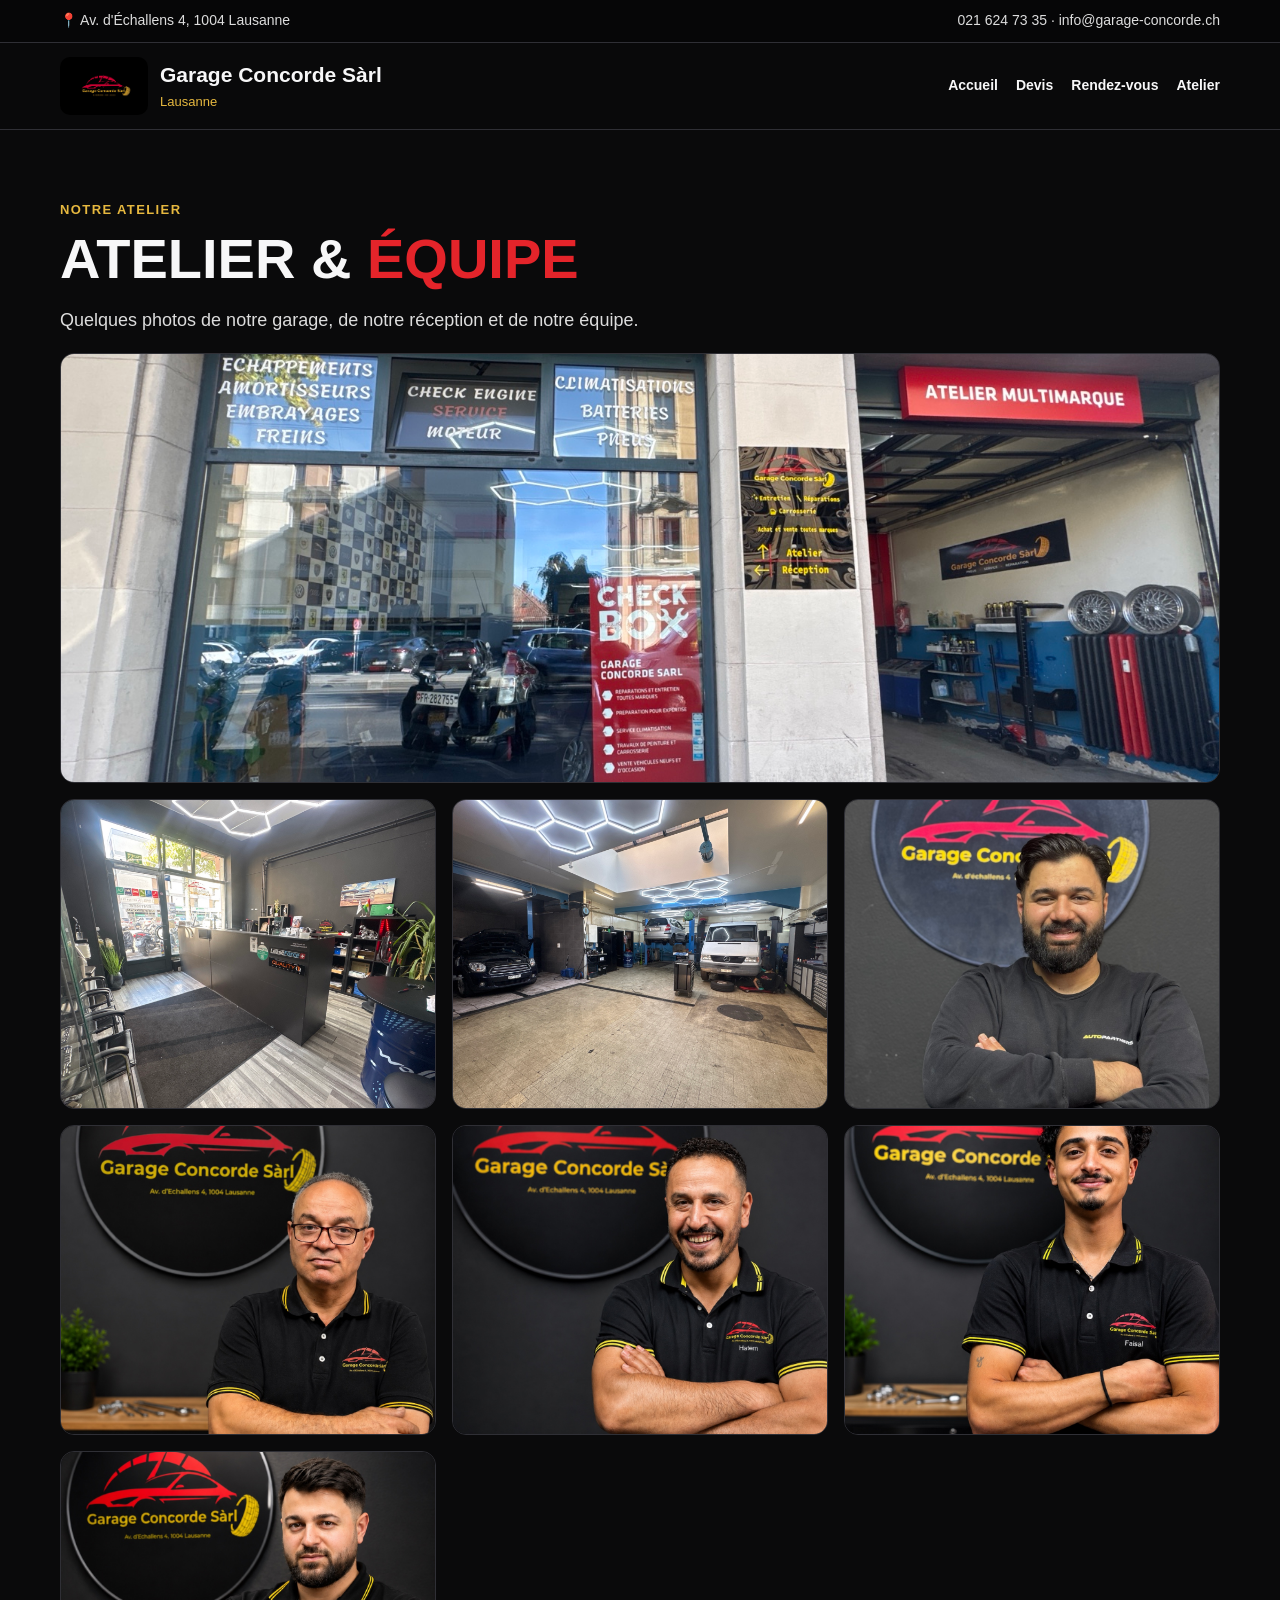
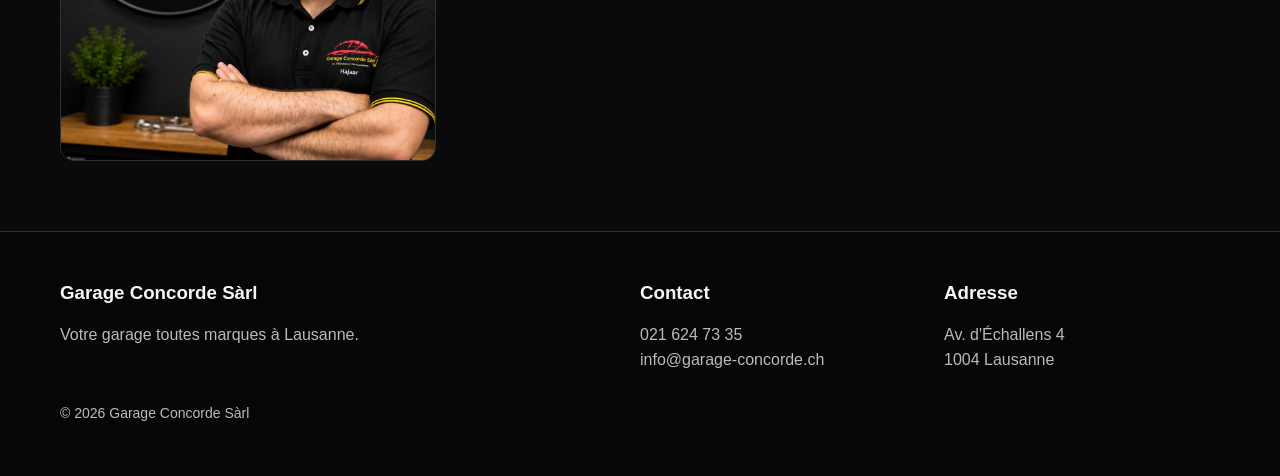
==== atelier.html @ 9faba5fc "Add files via upload" ====
<!doctype html><html lang="fr"><head>
<meta charset="utf-8"><meta name="viewport" content="width=device-width,initial-scale=1">
<meta name="description" content="Garage Concorde Sàrl à Lausanne: entretien, réparation, pneus, carrosserie, diagnostic et préparation expertise.">
<title>Atelier | Garage Concorde Sàrl</title><link rel="stylesheet" href="styles.css"></head><body>
<div class="topbar"><div class="container"><div>📍 Av. d'Échallens 4, 1004 Lausanne</div><div><a href="tel:+41216247335">021 624 73 35</a> · <a href="mailto:info@garage-concorde.ch">info@garage-concorde.ch</a></div></div></div>
<header><div class="container nav">
<a class="brand" href="index.html"><img src="logo.jpeg" alt="Logo Garage Concorde"><div><strong>Garage Concorde Sàrl</strong><span>Lausanne</span></div></a>
<nav class="navlinks"><a href="index.html">Accueil</a><a href="devis.html">Devis</a><a href="rendez-vous.html">Rendez-vous</a><a href="atelier.html">Atelier</a></nav>
</div></header>

<main><section class="section"><div class="container">
<div class="eyebrow">Notre atelier</div><h1 style="font-size:56px">Atelier & <span>équipe</span></h1>
<p class="lead">Quelques photos de notre garage, de notre réception et de notre équipe.</p>
<div class="gallery">
<img class="wide" src="atelier_exterieur.jpeg" alt="Extérieur du Garage Concorde">
<img src="reception.jpeg" alt="Réception du Garage Concorde">
<img src="atelier_interieur.jpeg" alt="Atelier Garage Concorde">
<img src="equipe1.jpeg" alt="Équipe Garage Concorde">
<img src="equipe2.jpeg" alt="Équipe Garage Concorde">
<img src="equipe3.jpeg" alt="Équipe Garage Concorde">
<img src="equipe4.jpeg" alt="Équipe Garage Concorde">
<img src="equipe5.jpeg" alt="Équipe Garage Concorde">
</div>
</div></section></main>

<footer class="footer"><div class="container">
<div class="footer-grid">
<div><h3>Garage Concorde Sàrl</h3><p>Votre garage toutes marques à Lausanne.</p></div>
<div><h3>Contact</h3><p>021 624 73 35<br>info@garage-concorde.ch</p></div>
<div><h3>Adresse</h3><p>Av. d'Échallens 4<br>1004 Lausanne</p></div>
</div><p class="note">© 2026 Garage Concorde Sàrl</p></div></footer></body></html>
---- styles.css ----
:root{
  --bg:#0a0a0b; --panel:#151518; --panel2:#1d1d21; --text:#f7f7f8;
  --muted:#b9b9c2; --red:#e4242a; --gold:#e6b83f; --line:#2f2f35; --green:#25d366;
}
*{box-sizing:border-box}
html{scroll-behavior:smooth}
body{margin:0;background:var(--bg);color:var(--text);font-family:Arial,Helvetica,sans-serif;line-height:1.55}
a{color:inherit;text-decoration:none}
img{display:block;max-width:100%}
.container{width:min(1160px,92%);margin:auto}
.topbar{border-bottom:1px solid var(--line);background:#060607}
.topbar .container{display:flex;justify-content:space-between;gap:18px;flex-wrap:wrap;padding:10px 0;color:#ddd;font-size:14px}
header{position:sticky;top:0;z-index:50;background:rgba(10,10,11,.98);border-bottom:1px solid var(--line)}
.nav{display:flex;align-items:center;justify-content:space-between;gap:24px;padding:14px 0}
.brand{display:flex;align-items:center;gap:12px}
.brand img{width:88px;height:58px;object-fit:contain;background:#000;border-radius:10px}
.brand strong{font-size:21px}
.brand span{display:block;color:var(--gold);font-size:13px}
.navlinks{display:flex;gap:18px;align-items:center;flex-wrap:wrap}
.navlinks a{font-weight:800;font-size:14px}
.navlinks a:hover,.navlinks a.active{color:var(--red)}
.hero{padding:76px 0;background:
linear-gradient(135deg,#080808 0%,#131316 48%,#2a080b 100%);
position:relative;overflow:hidden}
.hero:after{content:"";position:absolute;right:-10%;top:15%;width:48%;height:70%;background:repeating-linear-gradient(135deg,transparent 0 14px,rgba(228,36,42,.18) 15px 17px);transform:skewX(-8deg)}
.hero .container{position:relative;z-index:2}
.hero-grid{display:grid;grid-template-columns:1.15fr .65fr;gap:46px;align-items:center}
.eyebrow{color:var(--gold);font-weight:900;letter-spacing:1.4px;text-transform:uppercase;font-size:13px}
h1{font-size:clamp(48px,7vw,82px);line-height:.95;text-transform:uppercase;margin:12px 0 22px}
h1 span{color:var(--red)}
h2{font-size:36px;margin:8px 0 18px}
h3{margin:8px 0 10px}
.lead{font-size:18px;color:#ddd;max-width:680px}
.checks{margin:22px 0;padding:0;list-style:none}
.checks li{margin:8px 0}
.checks li:before{content:"●";color:var(--red);margin-right:10px}
.actions{display:flex;gap:12px;flex-wrap:wrap;margin-top:28px}
.btn{display:inline-block;border-radius:9px;padding:13px 18px;font-weight:900;border:1px solid transparent}
.btn-red{background:var(--red)}
.btn-gold{background:var(--gold);color:#111}
.btn-outline{border-color:#7a7a82}
.ad-mini{background:#fff;border-radius:14px;padding:9px;box-shadow:0 18px 50px #0008}
.ad-mini img{width:100%;max-height:290px;object-fit:contain;border-radius:10px}
.section{padding:70px 0}
.section.alt{background:#121215}
.section-head{display:flex;justify-content:space-between;align-items:end;gap:28px;margin-bottom:28px}
.section-head p{color:var(--muted);max-width:520px}
.cards{display:grid;grid-template-columns:repeat(4,1fr);gap:16px}
.card{background:var(--panel);border:1px solid var(--line);border-radius:14px;padding:22px}
.card .icon{font-size:28px}
.card p{color:var(--muted);margin:0}
.workshop-strip{display:grid;grid-template-columns:repeat(4,1fr);gap:12px}
.workshop-strip img{width:100%;height:220px;object-fit:cover;border-radius:13px;border:1px solid var(--line)}
.workshop-strip .wide{grid-column:span 2}
.contact-strip{display:grid;grid-template-columns:repeat(4,1fr);gap:12px}
.contact-item{background:var(--panel);border:1px solid var(--line);border-radius:12px;padding:18px}
.contact-item small{display:block;color:var(--muted);margin-bottom:5px}
.footer{background:#060607;border-top:1px solid var(--line);padding:38px 0}
.footer-grid{display:grid;grid-template-columns:2fr 1fr 1fr;gap:28px}
.footer p{color:#bbb}
.form{max-width:860px;background:var(--panel);border:1px solid var(--line);border-radius:16px;padding:26px}
.form-grid{display:grid;grid-template-columns:1fr 1fr;gap:16px}
label{font-weight:800;font-size:14px}
input,textarea,select{width:100%;margin-top:6px;padding:13px 14px;background:#0c0c0e;border:1px solid #45454c;border-radius:9px;color:#fff;font:inherit}
textarea{min-height:150px;resize:vertical}
.full{grid-column:1/-1}
.notice{background:#2d250e;border:1px solid #6a5a19;border-radius:10px;padding:14px;color:#fff0ad;margin:16px 0}
.rdv{display:grid;grid-template-columns:1.2fr .8fr;gap:22px}
.box{background:var(--panel);border:1px solid var(--line);border-radius:16px;padding:28px}
.small-wa{display:inline-block;font-size:13px;color:#c0ffd0;border:1px solid #2d7e45;border-radius:8px;padding:9px 12px}
.gallery{display:grid;grid-template-columns:repeat(3,1fr);gap:16px}
.gallery img{width:100%;height:310px;object-fit:cover;border-radius:14px;border:1px solid var(--line)}
.gallery .wide{grid-column:span 3;height:430px}
.note{color:var(--muted);font-size:14px}
@media(max-width:900px){
  .hero-grid,.rdv{grid-template-columns:1fr}
  .cards{grid-template-columns:1fr 1fr}
  .workshop-strip{grid-template-columns:1fr 1fr}
  .contact-strip{grid-template-columns:1fr 1fr}
  .gallery{grid-template-columns:1fr 1fr}
  .gallery .wide{grid-column:span 2}
  .section-head{display:block}
}
@media(max-width:600px){
  .nav{display:block}
  .brand{margin-bottom:12px}
  .navlinks{gap:12px}
  .cards,.workshop-strip,.contact-strip,.gallery,.form-grid{grid-template-columns:1fr}
  .workshop-strip .wide,.gallery .wide{grid-column:span 1;height:260px}
  h2{font-size:30px}
}
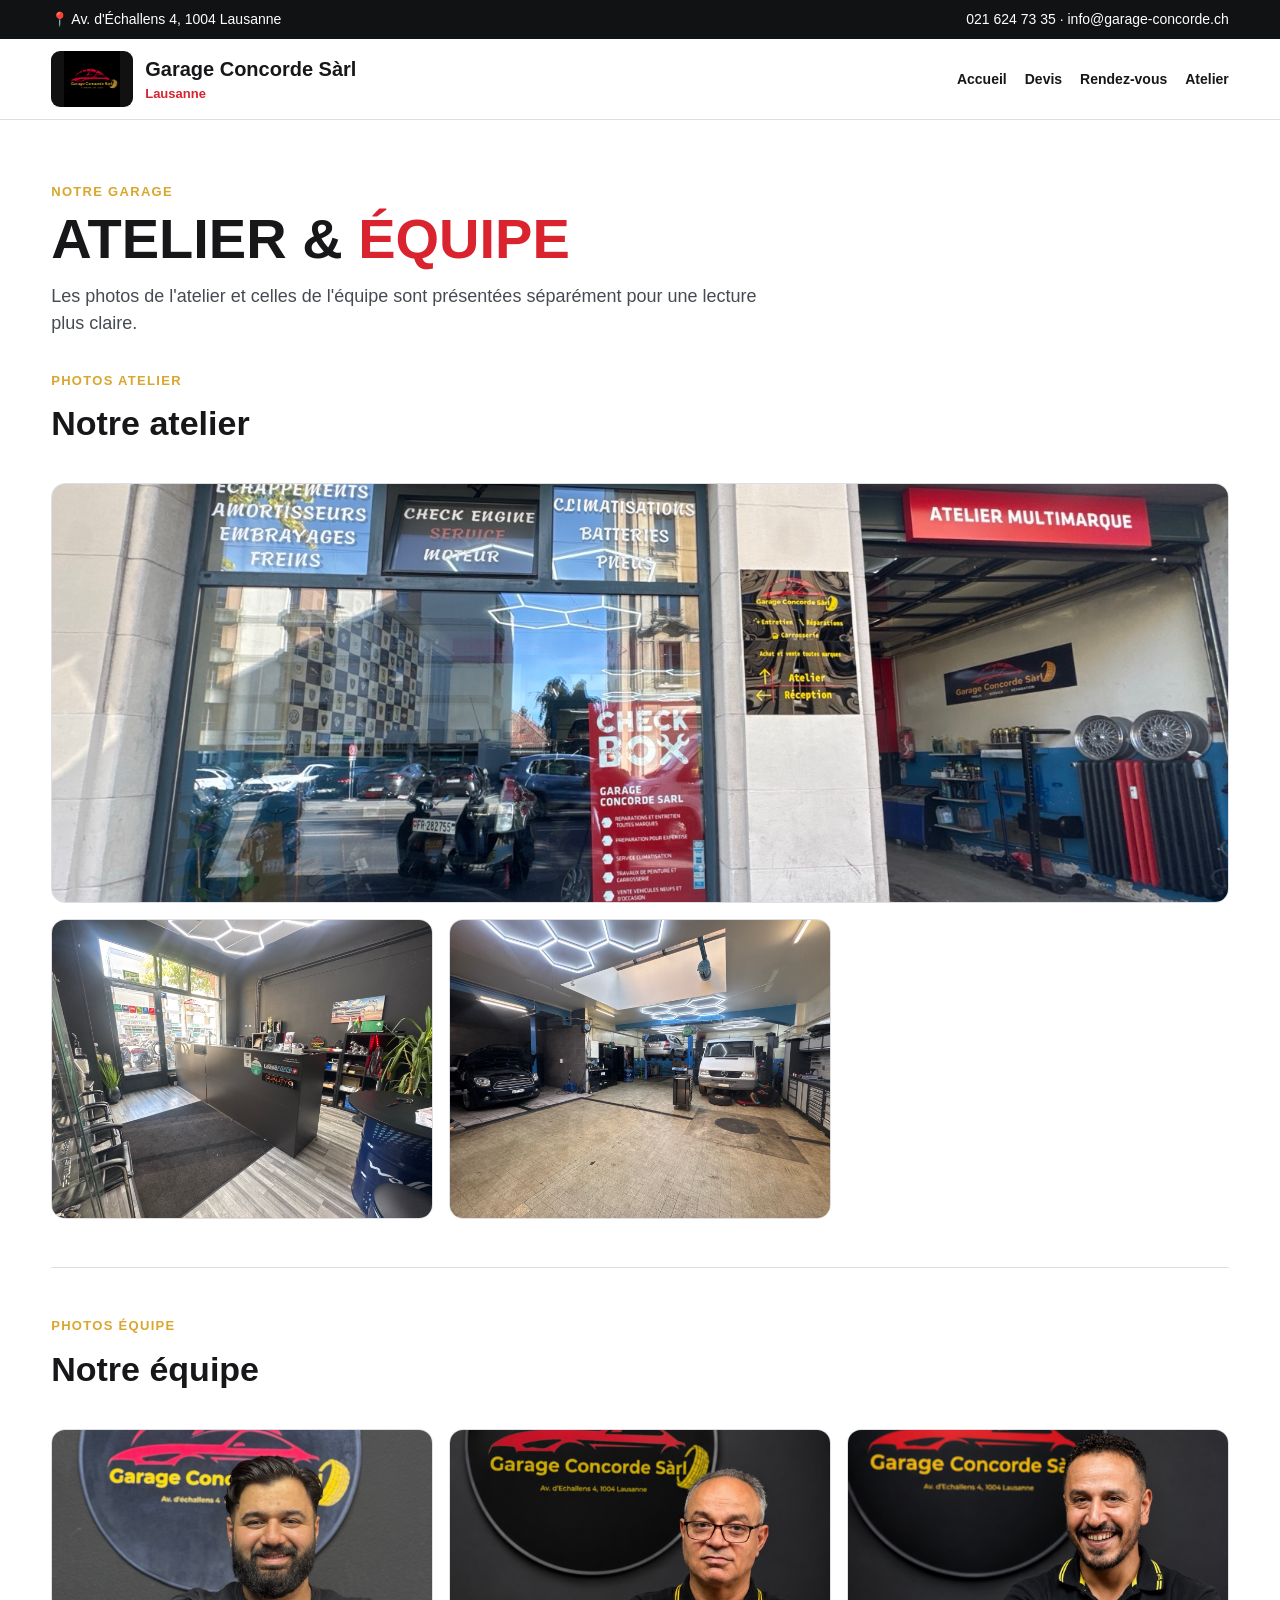
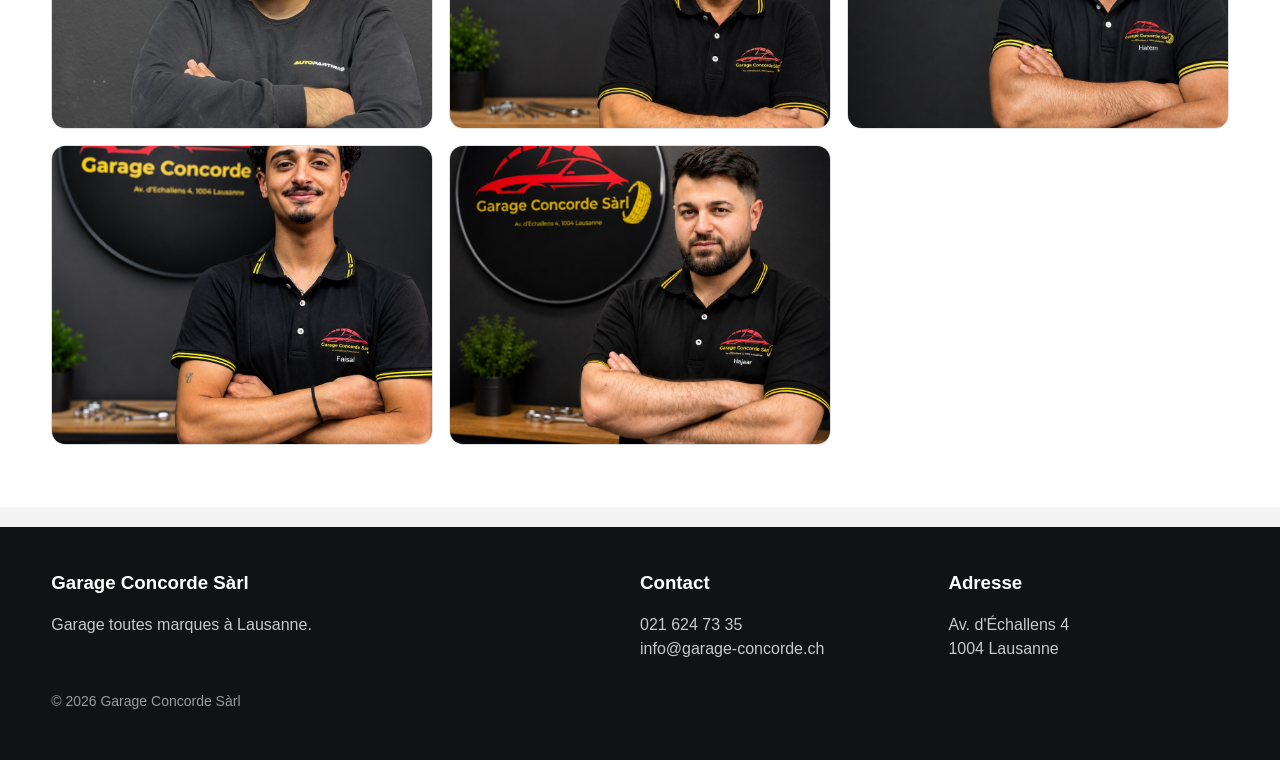
==== commit 0447c588: "Add files via upload" ====
--- a/atelier.html
+++ b/atelier.html
@@ -1,6 +1,6 @@
 <!doctype html><html lang="fr"><head>
 <meta charset="utf-8"><meta name="viewport" content="width=device-width,initial-scale=1">
-<meta name="description" content="Garage Concorde Sàrl à Lausanne: entretien, réparation, pneus, carrosserie, diagnostic et préparation expertise.">
+<meta name="description" content="Garage Concorde Sàrl à Lausanne: entretien, réparation, pneus, carrosserie et préparation expertise toutes marques.">
 <title>Atelier | Garage Concorde Sàrl</title><link rel="stylesheet" href="styles.css"></head><body>
 <div class="topbar"><div class="container"><div>📍 Av. d'Échallens 4, 1004 Lausanne</div><div><a href="tel:+41216247335">021 624 73 35</a> · <a href="mailto:info@garage-concorde.ch">info@garage-concorde.ch</a></div></div></div>
 <header><div class="container nav">
@@ -8,24 +8,38 @@
 <nav class="navlinks"><a href="index.html">Accueil</a><a href="devis.html">Devis</a><a href="rendez-vous.html">Rendez-vous</a><a href="atelier.html">Atelier</a></nav>
 </div></header>
 
-<main><section class="section"><div class="container">
-<div class="eyebrow">Notre atelier</div><h1 style="font-size:56px">Atelier & <span>équipe</span></h1>
-<p class="lead">Quelques photos de notre garage, de notre réception et de notre équipe.</p>
+<main>
+<section class="section white"><div class="container">
+<div class="eyebrow">Notre garage</div><h1 style="font-size:56px">Atelier & <span>équipe</span></h1>
+<p class="lead">Les photos de l'atelier et celles de l'équipe sont présentées séparément pour une lecture plus claire.</p>
+
+<div class="gallery-block">
+<div class="gallery-title"><div><div class="eyebrow">Photos atelier</div><h2>Notre atelier</h2></div></div>
 <div class="gallery">
 <img class="wide" src="atelier_exterieur.jpeg" alt="Extérieur du Garage Concorde">
-<img src="reception.jpeg" alt="Réception du Garage Concorde">
+<img src="reception.jpeg" alt="Réception Garage Concorde">
 <img src="atelier_interieur.jpeg" alt="Atelier Garage Concorde">
+</div>
+</div>
+
+<div class="divider"></div>
+
+<div class="gallery-block">
+<div class="gallery-title"><div><div class="eyebrow">Photos équipe</div><h2>Notre équipe</h2></div></div>
+<div class="gallery">
 <img src="equipe1.jpeg" alt="Équipe Garage Concorde">
 <img src="equipe2.jpeg" alt="Équipe Garage Concorde">
 <img src="equipe3.jpeg" alt="Équipe Garage Concorde">
 <img src="equipe4.jpeg" alt="Équipe Garage Concorde">
 <img src="equipe5.jpeg" alt="Équipe Garage Concorde">
 </div>
-</div></section></main>
+</div>
+</div></section>
+</main>
 
 <footer class="footer"><div class="container">
 <div class="footer-grid">
-<div><h3>Garage Concorde Sàrl</h3><p>Votre garage toutes marques à Lausanne.</p></div>
+<div><h3>Garage Concorde Sàrl</h3><p>Garage toutes marques à Lausanne.</p></div>
 <div><h3>Contact</h3><p>021 624 73 35<br>info@garage-concorde.ch</p></div>
 <div><h3>Adresse</h3><p>Av. d'Échallens 4<br>1004 Lausanne</p></div>
-</div><p class="note">© 2026 Garage Concorde Sàrl</p></div></footer></body></html>
+</div><p class="note" style="color:#999">© 2026 Garage Concorde Sàrl</p></div></footer></body></html>
--- a/styles.css
+++ b/styles.css
@@ -1,83 +1,72 @@
 
 :root{
-  --bg:#0a0a0b; --panel:#151518; --panel2:#1d1d21; --text:#f7f7f8;
-  --muted:#b9b9c2; --red:#e4242a; --gold:#e6b83f; --line:#2f2f35; --green:#25d366;
+  --bg:#f4f4f5; --panel:#ffffff; --panel2:#f8f8f9; --text:#17171a;
+  --muted:#666a73; --red:#d9232e; --gold:#d9a62e; --line:#dedfe3; --dark:#111214;
 }
 *{box-sizing:border-box}
-html{scroll-behavior:smooth}
-body{margin:0;background:var(--bg);color:var(--text);font-family:Arial,Helvetica,sans-serif;line-height:1.55}
+html,body{margin:0;padding:0}
+body{background:var(--bg);color:var(--text);font-family:Arial,Helvetica,sans-serif;line-height:1.5}
 a{color:inherit;text-decoration:none}
 img{display:block;max-width:100%}
-.container{width:min(1160px,92%);margin:auto}
-.topbar{border-bottom:1px solid var(--line);background:#060607}
-.topbar .container{display:flex;justify-content:space-between;gap:18px;flex-wrap:wrap;padding:10px 0;color:#ddd;font-size:14px}
-header{position:sticky;top:0;z-index:50;background:rgba(10,10,11,.98);border-bottom:1px solid var(--line)}
-.nav{display:flex;align-items:center;justify-content:space-between;gap:24px;padding:14px 0}
+.container{width:min(1180px,92%);margin:auto}
+.topbar{background:var(--dark);color:#fff;font-size:14px}
+.topbar .container{display:flex;justify-content:space-between;gap:18px;flex-wrap:wrap;padding:9px 0}
+header{background:#fff;border-bottom:1px solid var(--line);position:sticky;top:0;z-index:40}
+.nav{display:flex;align-items:center;justify-content:space-between;gap:24px;padding:12px 0}
 .brand{display:flex;align-items:center;gap:12px}
-.brand img{width:88px;height:58px;object-fit:contain;background:#000;border-radius:10px}
-.brand strong{font-size:21px}
-.brand span{display:block;color:var(--gold);font-size:13px}
+.brand img{width:82px;height:56px;object-fit:contain;background:#111;border-radius:9px}
+.brand strong{font-size:20px}
+.brand span{display:block;color:var(--red);font-size:13px;font-weight:700}
 .navlinks{display:flex;gap:18px;align-items:center;flex-wrap:wrap}
-.navlinks a{font-weight:800;font-size:14px}
+.navlinks a{font-size:14px;font-weight:800}
 .navlinks a:hover,.navlinks a.active{color:var(--red)}
-.hero{padding:76px 0;background:
-linear-gradient(135deg,#080808 0%,#131316 48%,#2a080b 100%);
-position:relative;overflow:hidden}
-.hero:after{content:"";position:absolute;right:-10%;top:15%;width:48%;height:70%;background:repeating-linear-gradient(135deg,transparent 0 14px,rgba(228,36,42,.18) 15px 17px);transform:skewX(-8deg)}
-.hero .container{position:relative;z-index:2}
-.hero-grid{display:grid;grid-template-columns:1.15fr .65fr;gap:46px;align-items:center}
-.eyebrow{color:var(--gold);font-weight:900;letter-spacing:1.4px;text-transform:uppercase;font-size:13px}
-h1{font-size:clamp(48px,7vw,82px);line-height:.95;text-transform:uppercase;margin:12px 0 22px}
+.hero-home{min-height:calc(100vh - 118px);display:flex;align-items:center;background:
+linear-gradient(135deg,#ffffff 0%,#f7f7f8 65%,#f3ece0 100%);}
+.hero-home .container{display:grid;grid-template-columns:1.2fr .6fr;gap:46px;align-items:center;padding:45px 0}
+.eyebrow{color:var(--gold);font-weight:900;letter-spacing:1.3px;text-transform:uppercase;font-size:13px}
+h1{font-size:clamp(48px,7vw,82px);line-height:.95;text-transform:uppercase;margin:10px 0 18px}
 h1 span{color:var(--red)}
-h2{font-size:36px;margin:8px 0 18px}
+h2{font-size:34px;margin:8px 0 18px}
 h3{margin:8px 0 10px}
-.lead{font-size:18px;color:#ddd;max-width:680px}
-.checks{margin:22px 0;padding:0;list-style:none}
-.checks li{margin:8px 0}
-.checks li:before{content:"●";color:var(--red);margin-right:10px}
-.actions{display:flex;gap:12px;flex-wrap:wrap;margin-top:28px}
+.lead{font-size:18px;color:#464a52;max-width:720px}
+.features{display:grid;grid-template-columns:repeat(2,minmax(0,1fr));gap:12px;margin:24px 0}
+.feature{background:#fff;border:1px solid var(--line);border-radius:12px;padding:14px 16px;font-weight:800;box-shadow:0 7px 24px rgba(0,0,0,.04)}
+.feature:before{content:"✓";color:var(--red);font-weight:900;margin-right:8px}
+.actions{display:flex;gap:12px;flex-wrap:wrap;margin-top:24px}
 .btn{display:inline-block;border-radius:9px;padding:13px 18px;font-weight:900;border:1px solid transparent}
-.btn-red{background:var(--red)}
+.btn-red{background:var(--red);color:#fff}
 .btn-gold{background:var(--gold);color:#111}
-.btn-outline{border-color:#7a7a82}
-.ad-mini{background:#fff;border-radius:14px;padding:9px;box-shadow:0 18px 50px #0008}
-.ad-mini img{width:100%;max-height:290px;object-fit:contain;border-radius:10px}
-.section{padding:70px 0}
-.section.alt{background:#121215}
-.section-head{display:flex;justify-content:space-between;align-items:end;gap:28px;margin-bottom:28px}
-.section-head p{color:var(--muted);max-width:520px}
-.cards{display:grid;grid-template-columns:repeat(4,1fr);gap:16px}
-.card{background:var(--panel);border:1px solid var(--line);border-radius:14px;padding:22px}
-.card .icon{font-size:28px}
-.card p{color:var(--muted);margin:0}
-.workshop-strip{display:grid;grid-template-columns:repeat(4,1fr);gap:12px}
-.workshop-strip img{width:100%;height:220px;object-fit:cover;border-radius:13px;border:1px solid var(--line)}
-.workshop-strip .wide{grid-column:span 2}
-.contact-strip{display:grid;grid-template-columns:repeat(4,1fr);gap:12px}
-.contact-item{background:var(--panel);border:1px solid var(--line);border-radius:12px;padding:18px}
-.contact-item small{display:block;color:var(--muted);margin-bottom:5px}
-.footer{background:#060607;border-top:1px solid var(--line);padding:38px 0}
-.footer-grid{display:grid;grid-template-columns:2fr 1fr 1fr;gap:28px}
-.footer p{color:#bbb}
-.form{max-width:860px;background:var(--panel);border:1px solid var(--line);border-radius:16px;padding:26px}
+.btn-outline{border-color:#888;background:#fff}
+.ad-mini{background:#fff;border:1px solid var(--line);border-radius:16px;padding:10px;box-shadow:0 16px 40px rgba(0,0,0,.08)}
+.ad-mini img{width:100%;max-height:320px;object-fit:contain;border-radius:11px}
+.section{padding:62px 0}
+.section.white{background:#fff}
+.section.soft{background:#f7f7f8}
+.section-head{display:flex;justify-content:space-between;align-items:end;gap:30px;margin-bottom:26px}
+.section-head p{max-width:520px;color:var(--muted)}
+.form{max-width:860px;background:#fff;border:1px solid var(--line);border-radius:16px;padding:26px;box-shadow:0 10px 30px rgba(0,0,0,.04)}
 .form-grid{display:grid;grid-template-columns:1fr 1fr;gap:16px}
 label{font-weight:800;font-size:14px}
-input,textarea,select{width:100%;margin-top:6px;padding:13px 14px;background:#0c0c0e;border:1px solid #45454c;border-radius:9px;color:#fff;font:inherit}
+input,textarea{width:100%;margin-top:6px;padding:13px 14px;border:1px solid #cacdd3;border-radius:9px;background:#fff;color:#17171a;font:inherit}
 textarea{min-height:150px;resize:vertical}
 .full{grid-column:1/-1}
-.notice{background:#2d250e;border:1px solid #6a5a19;border-radius:10px;padding:14px;color:#fff0ad;margin:16px 0}
+.notice{background:#fff7db;border:1px solid #ecd477;border-radius:10px;padding:14px;color:#5a4a08;margin:16px 0}
 .rdv{display:grid;grid-template-columns:1.2fr .8fr;gap:22px}
-.box{background:var(--panel);border:1px solid var(--line);border-radius:16px;padding:28px}
-.small-wa{display:inline-block;font-size:13px;color:#c0ffd0;border:1px solid #2d7e45;border-radius:8px;padding:9px 12px}
+.box{background:#fff;border:1px solid var(--line);border-radius:16px;padding:28px;box-shadow:0 10px 30px rgba(0,0,0,.04)}
+.small-wa{display:inline-block;font-size:13px;color:#28733c;border:1px solid #8fc79c;border-radius:8px;padding:9px 12px;background:#f5fff7}
+.gallery-block{margin-top:34px}
+.gallery-title{display:flex;align-items:end;justify-content:space-between;gap:20px;margin-bottom:16px}
 .gallery{display:grid;grid-template-columns:repeat(3,1fr);gap:16px}
-.gallery img{width:100%;height:310px;object-fit:cover;border-radius:14px;border:1px solid var(--line)}
-.gallery .wide{grid-column:span 3;height:430px}
+.gallery img{width:100%;height:300px;object-fit:cover;border-radius:14px;border:1px solid var(--line);background:#fff}
+.gallery .wide{grid-column:span 3;height:420px}
+.divider{height:1px;background:var(--line);margin:48px 0}
+.footer{background:#111214;color:#fff;padding:34px 0;margin-top:20px}
+.footer-grid{display:grid;grid-template-columns:2fr 1fr 1fr;gap:28px}
+.footer p{color:#c8c8cc}
 .note{color:var(--muted);font-size:14px}
 @media(max-width:900px){
-  .hero-grid,.rdv{grid-template-columns:1fr}
-  .cards{grid-template-columns:1fr 1fr}
-  .workshop-strip{grid-template-columns:1fr 1fr}
-  .contact-strip{grid-template-columns:1fr 1fr}
+  .hero-home{min-height:auto}
+  .hero-home .container,.rdv{grid-template-columns:1fr}
   .gallery{grid-template-columns:1fr 1fr}
   .gallery .wide{grid-column:span 2}
   .section-head{display:block}
@@ -86,7 +75,8 @@
   .nav{display:block}
   .brand{margin-bottom:12px}
   .navlinks{gap:12px}
-  .cards,.workshop-strip,.contact-strip,.gallery,.form-grid{grid-template-columns:1fr}
-  .workshop-strip .wide,.gallery .wide{grid-column:span 1;height:260px}
-  h2{font-size:30px}
+  .hero-home .container{padding:34px 0}
+  .features,.gallery,.form-grid{grid-template-columns:1fr}
+  .gallery .wide{grid-column:span 1;height:270px}
+  h2{font-size:29px}
 }
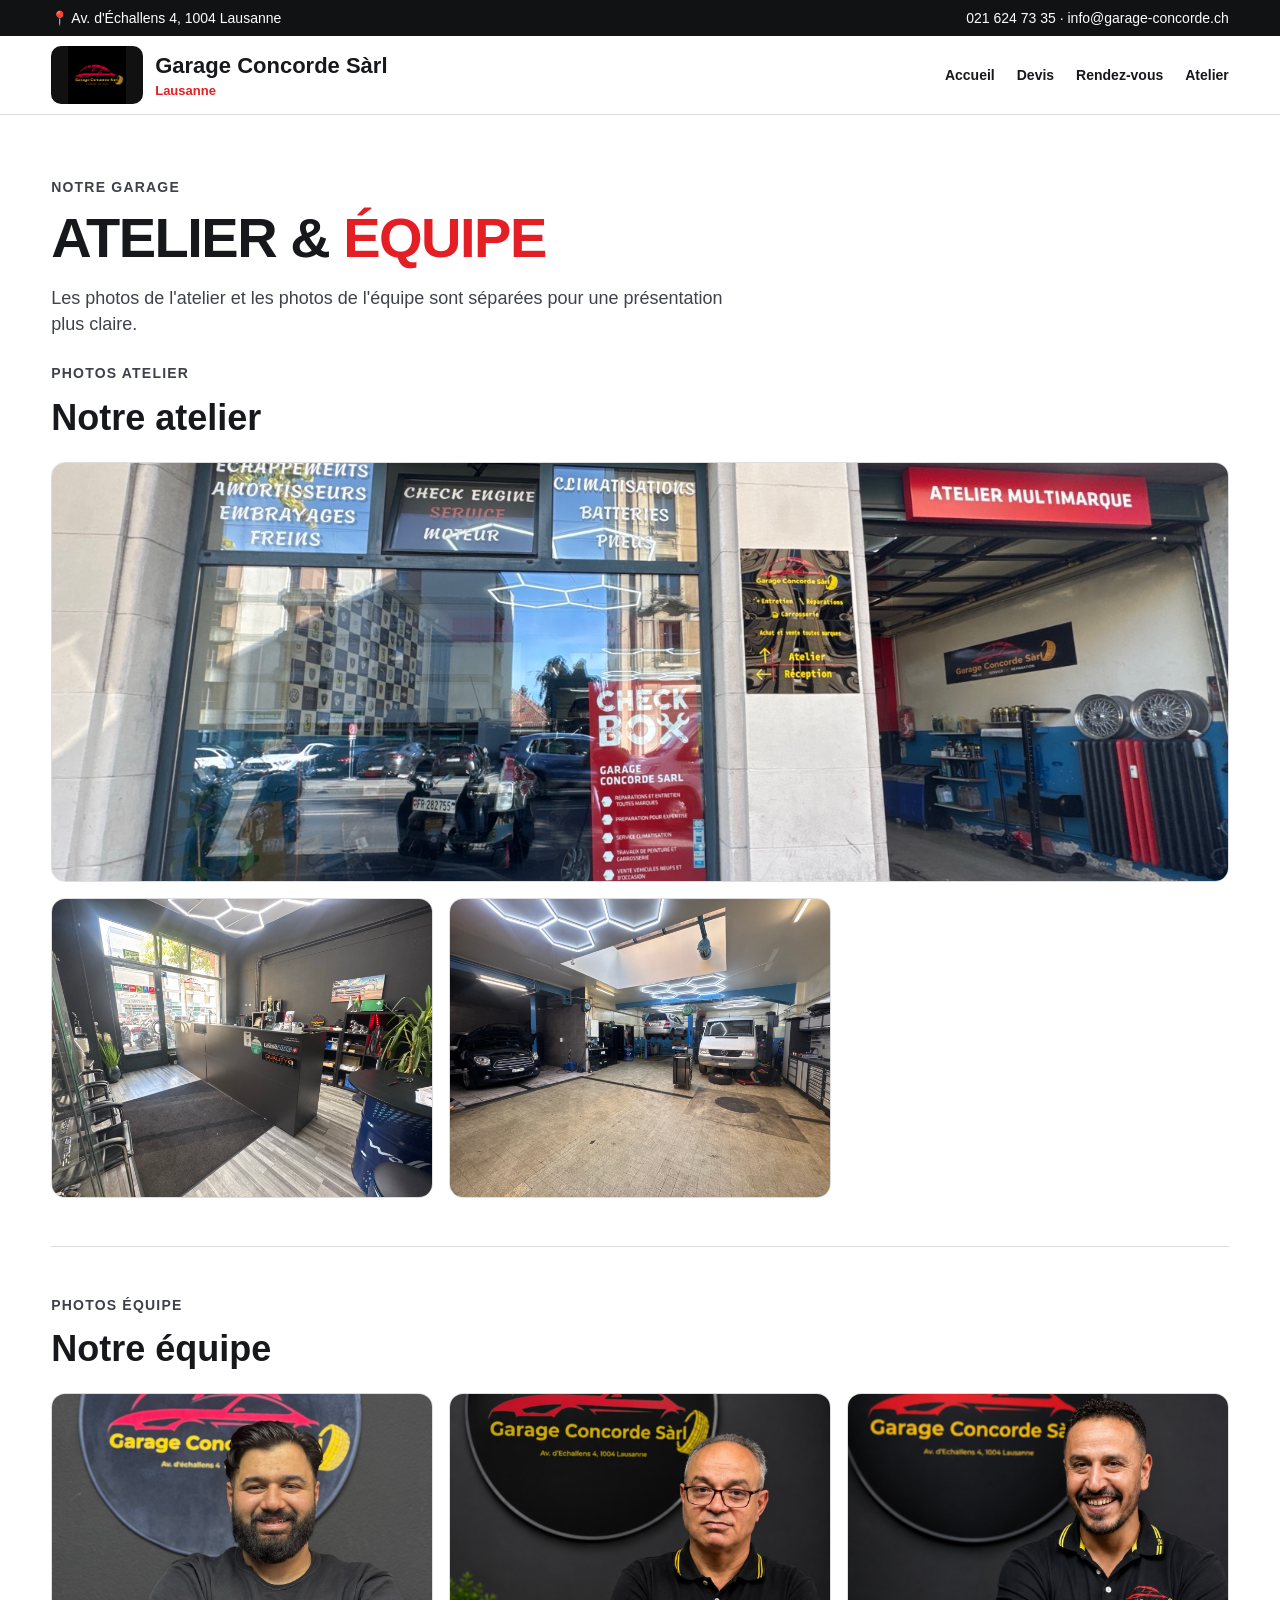
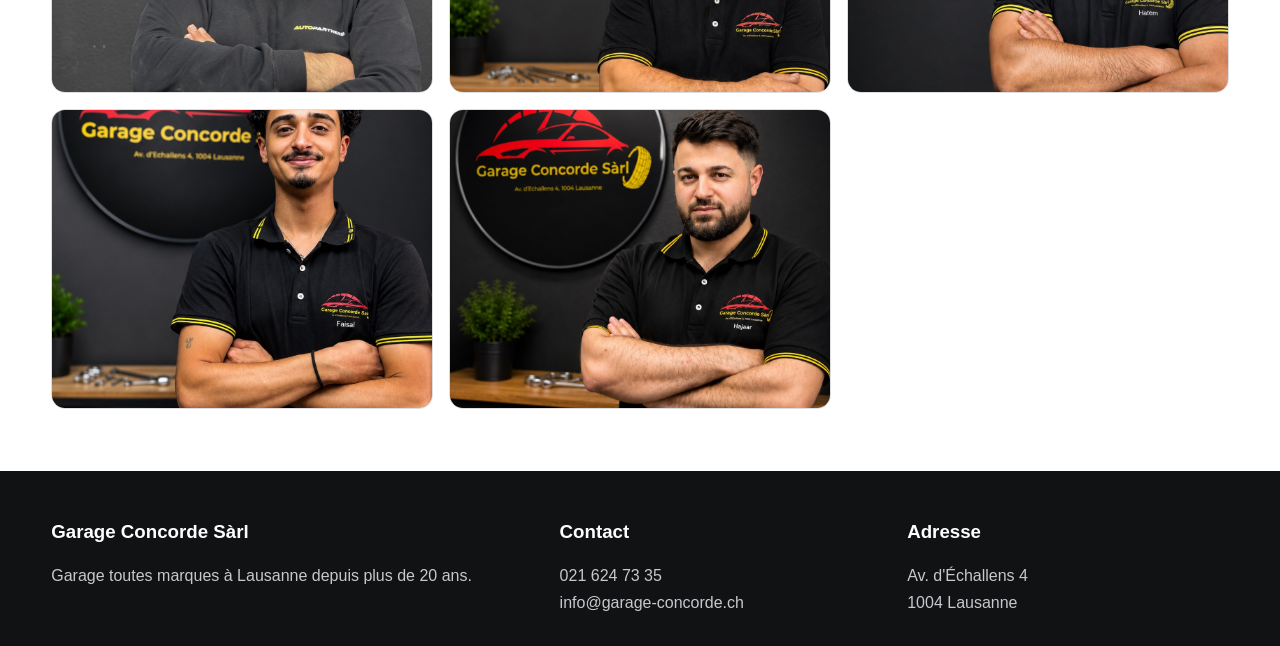
==== commit e1a818ac: "Add files via upload" ====
--- a/atelier.html
+++ b/atelier.html
@@ -1,6 +1,6 @@
 <!doctype html><html lang="fr"><head>
 <meta charset="utf-8"><meta name="viewport" content="width=device-width,initial-scale=1">
-<meta name="description" content="Garage Concorde Sàrl à Lausanne: entretien, réparation, pneus, carrosserie et préparation expertise toutes marques.">
+<meta name="description" content="Garage Concorde Sàrl à Lausanne, garage toutes marques depuis plus de 20 ans. Entretien, réparation, carrosserie, préparation expertise et devis gratuit.">
 <title>Atelier | Garage Concorde Sàrl</title><link rel="stylesheet" href="styles.css"></head><body>
 <div class="topbar"><div class="container"><div>📍 Av. d'Échallens 4, 1004 Lausanne</div><div><a href="tel:+41216247335">021 624 73 35</a> · <a href="mailto:info@garage-concorde.ch">info@garage-concorde.ch</a></div></div></div>
 <header><div class="container nav">
@@ -8,15 +8,14 @@
 <nav class="navlinks"><a href="index.html">Accueil</a><a href="devis.html">Devis</a><a href="rendez-vous.html">Rendez-vous</a><a href="atelier.html">Atelier</a></nav>
 </div></header>
 
-<main>
-<section class="section white"><div class="container">
+<main><section class="section"><div class="container">
 <div class="eyebrow">Notre garage</div><h1 style="font-size:56px">Atelier & <span>équipe</span></h1>
-<p class="lead">Les photos de l'atelier et celles de l'équipe sont présentées séparément pour une lecture plus claire.</p>
+<p class="lead">Les photos de l'atelier et les photos de l'équipe sont séparées pour une présentation plus claire.</p>
 
 <div class="gallery-block">
-<div class="gallery-title"><div><div class="eyebrow">Photos atelier</div><h2>Notre atelier</h2></div></div>
+<div class="gallery-title"><div class="eyebrow">Photos atelier</div><h2>Notre atelier</h2></div>
 <div class="gallery">
-<img class="wide" src="atelier_exterieur.jpeg" alt="Extérieur du Garage Concorde">
+<img class="wide" src="atelier_exterieur.jpeg" alt="Extérieur Garage Concorde">
 <img src="reception.jpeg" alt="Réception Garage Concorde">
 <img src="atelier_interieur.jpeg" alt="Atelier Garage Concorde">
 </div>
@@ -25,7 +24,7 @@
 <div class="divider"></div>
 
 <div class="gallery-block">
-<div class="gallery-title"><div><div class="eyebrow">Photos équipe</div><h2>Notre équipe</h2></div></div>
+<div class="gallery-title"><div class="eyebrow">Photos équipe</div><h2>Notre équipe</h2></div>
 <div class="gallery">
 <img src="equipe1.jpeg" alt="Équipe Garage Concorde">
 <img src="equipe2.jpeg" alt="Équipe Garage Concorde">
@@ -34,12 +33,10 @@
 <img src="equipe5.jpeg" alt="Équipe Garage Concorde">
 </div>
 </div>
-</div></section>
-</main>
+</div></section></main>
 
-<footer class="footer"><div class="container">
-<div class="footer-grid">
-<div><h3>Garage Concorde Sàrl</h3><p>Garage toutes marques à Lausanne.</p></div>
-<div><h3>Contact</h3><p>021 624 73 35<br>info@garage-concorde.ch</p></div>
-<div><h3>Adresse</h3><p>Av. d'Échallens 4<br>1004 Lausanne</p></div>
-</div><p class="note" style="color:#999">© 2026 Garage Concorde Sàrl</p></div></footer></body></html>
+<footer class="footer"><div class="container"><div class="footer-grid">
+<div><h3>Garage Concorde Sàrl</h3><p>Garage toutes marques à Lausanne depuis plus de 20 ans.</p></div>
+<div><h3>Contact</h3><p>021 624 73 35</p><p>info@garage-concorde.ch</p></div>
+<div><h3>Adresse</h3><p>Av. d'Échallens 4</p><p>1004 Lausanne</p></div>
+</div></div></footer></body></html>
--- a/styles.css
+++ b/styles.css
@@ -1,82 +1,136 @@
 
 :root{
-  --bg:#f4f4f5; --panel:#ffffff; --panel2:#f8f8f9; --text:#17171a;
-  --muted:#666a73; --red:#d9232e; --gold:#d9a62e; --line:#dedfe3; --dark:#111214;
+  --red:#e31e24;
+  --yellow:#ffc514;
+  --black:#111214;
+  --white:#ffffff;
+  --soft:#f6f6f7;
+  --text:#17181b;
+  --muted:#64666e;
+  --line:#dddddf;
 }
 *{box-sizing:border-box}
 html,body{margin:0;padding:0}
-body{background:var(--bg);color:var(--text);font-family:Arial,Helvetica,sans-serif;line-height:1.5}
-a{color:inherit;text-decoration:none}
+body{font-family:Arial,Helvetica,sans-serif;background:var(--white);color:var(--text);line-height:1.45}
+a{text-decoration:none;color:inherit}
 img{display:block;max-width:100%}
 .container{width:min(1180px,92%);margin:auto}
-.topbar{background:var(--dark);color:#fff;font-size:14px}
-.topbar .container{display:flex;justify-content:space-between;gap:18px;flex-wrap:wrap;padding:9px 0}
-header{background:#fff;border-bottom:1px solid var(--line);position:sticky;top:0;z-index:40}
-.nav{display:flex;align-items:center;justify-content:space-between;gap:24px;padding:12px 0}
+
+.topbar{background:var(--black);color:#fff;font-size:14px}
+.topbar .container{display:flex;justify-content:space-between;gap:20px;flex-wrap:wrap;padding:8px 0}
+header{background:#fff;border-bottom:1px solid var(--line);position:sticky;top:0;z-index:50}
+.nav{display:flex;align-items:center;justify-content:space-between;gap:24px;padding:10px 0}
 .brand{display:flex;align-items:center;gap:12px}
-.brand img{width:82px;height:56px;object-fit:contain;background:#111;border-radius:9px}
-.brand strong{font-size:20px}
-.brand span{display:block;color:var(--red);font-size:13px;font-weight:700}
-.navlinks{display:flex;gap:18px;align-items:center;flex-wrap:wrap}
-.navlinks a{font-size:14px;font-weight:800}
+.brand img{width:92px;height:58px;object-fit:contain;background:#111;border-radius:10px}
+.brand strong{font-size:22px}
+.brand span{display:block;color:var(--red);font-size:13px;font-weight:800}
+.navlinks{display:flex;gap:22px;align-items:center;flex-wrap:wrap}
+.navlinks a{font-size:14px;font-weight:900}
 .navlinks a:hover,.navlinks a.active{color:var(--red)}
-.hero-home{min-height:calc(100vh - 118px);display:flex;align-items:center;background:
-linear-gradient(135deg,#ffffff 0%,#f7f7f8 65%,#f3ece0 100%);}
-.hero-home .container{display:grid;grid-template-columns:1.2fr .6fr;gap:46px;align-items:center;padding:45px 0}
-.eyebrow{color:var(--gold);font-weight:900;letter-spacing:1.3px;text-transform:uppercase;font-size:13px}
-h1{font-size:clamp(48px,7vw,82px);line-height:.95;text-transform:uppercase;margin:10px 0 18px}
+
+.home{
+  position:relative;
+  min-height:calc(100vh - 112px);
+  overflow:hidden;
+  background:
+    radial-gradient(circle at 86% 12%, rgba(255,197,20,.35) 0 11%, transparent 28%),
+    linear-gradient(145deg,#fff 0%,#fff 62%,#fff8db 100%);
+}
+.home:before{
+  content:"";
+  position:absolute;
+  right:-7%;
+  top:20%;
+  width:42%;
+  height:42%;
+  background:linear-gradient(145deg,transparent 0 25%,rgba(255,197,20,.85) 26% 48%,rgba(227,30,36,.85) 49% 62%,transparent 63%);
+  transform:rotate(-6deg);
+  border-radius:40% 0 0 50%;
+  opacity:.8;
+}
+.home-grid{position:relative;z-index:2;display:grid;grid-template-columns:1.2fr .75fr;gap:54px;align-items:center;padding:44px 0 138px}
+.eyebrow{font-size:14px;font-weight:900;text-transform:uppercase;letter-spacing:1.2px;color:#3e4148}
+.eyebrow b{color:var(--red)}
+h1{font-size:clamp(54px,7vw,88px);line-height:.92;margin:14px 0 22px;text-transform:uppercase;letter-spacing:-1.5px}
 h1 span{color:var(--red)}
-h2{font-size:34px;margin:8px 0 18px}
-h3{margin:8px 0 10px}
-.lead{font-size:18px;color:#464a52;max-width:720px}
-.features{display:grid;grid-template-columns:repeat(2,minmax(0,1fr));gap:12px;margin:24px 0}
-.feature{background:#fff;border:1px solid var(--line);border-radius:12px;padding:14px 16px;font-weight:800;box-shadow:0 7px 24px rgba(0,0,0,.04)}
-.feature:before{content:"✓";color:var(--red);font-weight:900;margin-right:8px}
-.actions{display:flex;gap:12px;flex-wrap:wrap;margin-top:24px}
-.btn{display:inline-block;border-radius:9px;padding:13px 18px;font-weight:900;border:1px solid transparent}
+h2{font-size:36px;margin:8px 0 18px}
+.lead{font-size:18px;color:#3f4249;max-width:690px}
+.features{display:grid;grid-template-columns:repeat(2,minmax(0,1fr));gap:11px;margin:24px 0}
+.feature{font-weight:900;padding:10px 0}
+.feature:before{content:"✓";color:var(--red);margin-right:10px}
+.actions{display:flex;gap:12px;flex-wrap:wrap;margin-top:22px}
+.btn{display:inline-block;border-radius:8px;padding:13px 18px;font-weight:900;border:1px solid transparent}
 .btn-red{background:var(--red);color:#fff}
-.btn-gold{background:var(--gold);color:#111}
-.btn-outline{border-color:#888;background:#fff}
-.ad-mini{background:#fff;border:1px solid var(--line);border-radius:16px;padding:10px;box-shadow:0 16px 40px rgba(0,0,0,.08)}
-.ad-mini img{width:100%;max-height:320px;object-fit:contain;border-radius:11px}
+.btn-yellow{background:var(--yellow);color:#111}
+.btn-outline{background:#fff;border-color:#999}
+.ad{position:relative;background:#fff;border:1px solid var(--line);border-radius:18px;padding:10px;box-shadow:0 14px 40px rgba(0,0,0,.1)}
+.ad img{width:100%;height:340px;object-fit:contain;border-radius:13px}
+.ad-label{position:absolute;top:-12px;left:16px;background:var(--black);color:#fff;border-radius:20px;padding:6px 12px;font-size:12px;font-weight:900}
+
+.road{
+  position:absolute;left:0;right:0;bottom:0;height:118px;
+  background:linear-gradient(to bottom,#f9f9fa 0 54%,#101113 55% 100%);
+  z-index:3;border-top:1px solid #ececef
+}
+.road:after{content:"";position:absolute;left:0;right:0;top:72px;height:3px;background:repeating-linear-gradient(90deg,#fff 0 46px,transparent 46px 92px);opacity:.8}
+.car-lane{position:absolute;left:0;right:0;top:8px;height:64px;overflow:hidden}
+.car{position:absolute;width:130px;height:54px;animation:drive 17s linear infinite}
+.car:nth-child(2){animation-duration:21s;animation-delay:-7s}
+.car:nth-child(3){animation-duration:25s;animation-delay:-13s}
+.car:nth-child(4){animation-duration:19s;animation-delay:-4s}
+.car:nth-child(5){animation-duration:23s;animation-delay:-11s}
+@keyframes drive{from{transform:translateX(-180px)}to{transform:translateX(calc(100vw + 180px))}}
+.car .body{position:absolute;left:10px;right:6px;bottom:9px;height:24px;border-radius:15px 20px 8px 8px;background:var(--red);box-shadow:0 4px 12px rgba(0,0,0,.2)}
+.car:nth-child(2) .body,.car:nth-child(5) .body{background:#111}
+.car:nth-child(3) .body{background:var(--yellow)}
+.car:nth-child(4) .body{background:#d9d9dc}
+.car .roof{position:absolute;left:37px;bottom:29px;width:59px;height:22px;border-radius:28px 30px 0 0;background:inherit;clip-path:polygon(15% 100%,30% 10%,72% 10%,95% 100%)}
+.car .wheel{position:absolute;bottom:1px;width:18px;height:18px;border-radius:50%;background:#111;border:4px solid #444}
+.car .w1{left:25px}.car .w2{right:18px}
+
 .section{padding:62px 0}
-.section.white{background:#fff}
-.section.soft{background:#f7f7f8}
-.section-head{display:flex;justify-content:space-between;align-items:end;gap:30px;margin-bottom:26px}
+.section.soft{background:var(--soft)}
+.section-head{display:flex;justify-content:space-between;align-items:end;gap:30px;margin-bottom:25px}
 .section-head p{max-width:520px;color:var(--muted)}
-.form{max-width:860px;background:#fff;border:1px solid var(--line);border-radius:16px;padding:26px;box-shadow:0 10px 30px rgba(0,0,0,.04)}
-.form-grid{display:grid;grid-template-columns:1fr 1fr;gap:16px}
-label{font-weight:800;font-size:14px}
-input,textarea{width:100%;margin-top:6px;padding:13px 14px;border:1px solid #cacdd3;border-radius:9px;background:#fff;color:#17171a;font:inherit}
-textarea{min-height:150px;resize:vertical}
-.full{grid-column:1/-1}
-.notice{background:#fff7db;border:1px solid #ecd477;border-radius:10px;padding:14px;color:#5a4a08;margin:16px 0}
-.rdv{display:grid;grid-template-columns:1.2fr .8fr;gap:22px}
-.box{background:#fff;border:1px solid var(--line);border-radius:16px;padding:28px;box-shadow:0 10px 30px rgba(0,0,0,.04)}
-.small-wa{display:inline-block;font-size:13px;color:#28733c;border:1px solid #8fc79c;border-radius:8px;padding:9px 12px;background:#f5fff7}
-.gallery-block{margin-top:34px}
-.gallery-title{display:flex;align-items:end;justify-content:space-between;gap:20px;margin-bottom:16px}
+.gallery-block{margin-top:26px}
+.gallery-title{margin-bottom:16px}
 .gallery{display:grid;grid-template-columns:repeat(3,1fr);gap:16px}
 .gallery img{width:100%;height:300px;object-fit:cover;border-radius:14px;border:1px solid var(--line);background:#fff}
 .gallery .wide{grid-column:span 3;height:420px}
 .divider{height:1px;background:var(--line);margin:48px 0}
-.footer{background:#111214;color:#fff;padding:34px 0;margin-top:20px}
-.footer-grid{display:grid;grid-template-columns:2fr 1fr 1fr;gap:28px}
-.footer p{color:#c8c8cc}
-.note{color:var(--muted);font-size:14px}
+
+.form{max-width:860px;background:#fff;border:1px solid var(--line);border-radius:16px;padding:26px;box-shadow:0 8px 26px rgba(0,0,0,.05)}
+.form-grid{display:grid;grid-template-columns:1fr 1fr;gap:16px}
+label{font-size:14px;font-weight:900}
+input,textarea{width:100%;margin-top:6px;padding:13px 14px;border:1px solid #c9cbd0;border-radius:9px;background:#fff;font:inherit}
+textarea{min-height:150px;resize:vertical}
+.full{grid-column:1/-1}
+.notice{background:#fff8d9;border:1px solid #ead36f;color:#594909;border-radius:10px;padding:14px;margin:18px 0}
+.rdv{display:grid;grid-template-columns:1.2fr .8fr;gap:20px}
+.box{background:#fff;border:1px solid var(--line);border-radius:16px;padding:28px;box-shadow:0 8px 24px rgba(0,0,0,.04)}
+.small-wa{display:inline-block;border:1px solid #8bc79c;color:#237238;background:#f2fff5;border-radius:8px;padding:9px 12px;font-size:13px}
+
+.footer{background:var(--black);color:#fff;padding:28px 0}
+.footer-grid{display:grid;grid-template-columns:1.5fr 1fr 1fr;gap:26px}
+.footer p{color:#c8c8cd;margin:4px 0}
+.note{font-size:13px;color:#7b7e86}
+
 @media(max-width:900px){
-  .hero-home{min-height:auto}
-  .hero-home .container,.rdv{grid-template-columns:1fr}
+  .home{min-height:auto}
+  .home-grid,.rdv{grid-template-columns:1fr}
+  .home-grid{padding-bottom:150px}
+  .ad img{height:270px}
   .gallery{grid-template-columns:1fr 1fr}
   .gallery .wide{grid-column:span 2}
-  .section-head{display:block}
 }
-@media(max-width:600px){
+@media(max-width:620px){
   .nav{display:block}
-  .brand{margin-bottom:12px}
+  .brand{margin-bottom:10px}
   .navlinks{gap:12px}
-  .hero-home .container{padding:34px 0}
-  .features,.gallery,.form-grid{grid-template-columns:1fr}
-  .gallery .wide{grid-column:span 1;height:270px}
+  .home-grid{padding-top:28px}
+  .features,.form-grid,.gallery{grid-template-columns:1fr}
+  .gallery .wide{grid-column:span 1;height:260px}
+  .road{height:102px}
+  .car{width:110px;transform:scale(.9)}
   h2{font-size:29px}
 }
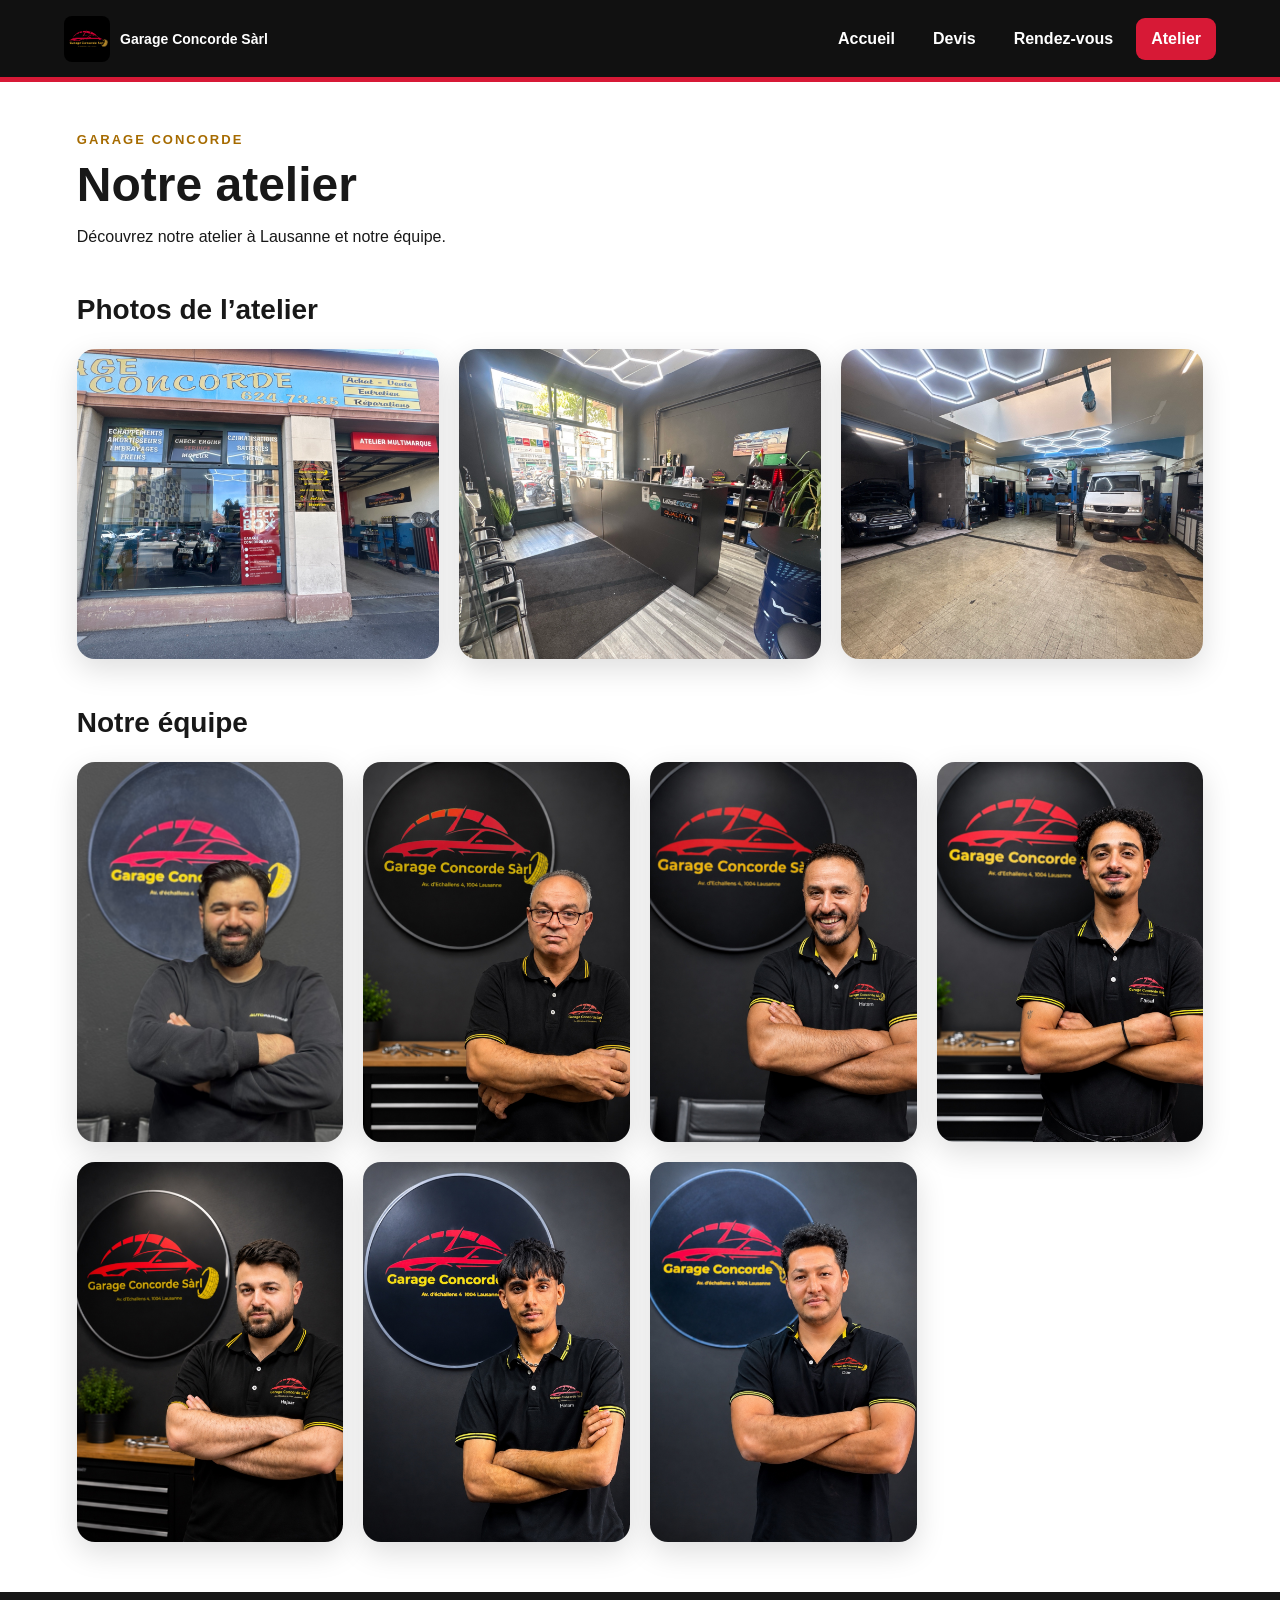
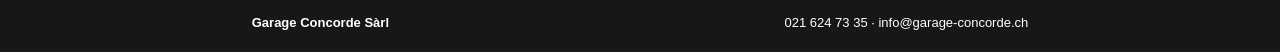
==== commit eb6c45aa: "Add files via upload" ====
--- a/atelier.html
+++ b/atelier.html
@@ -1,42 +1,12 @@
-<!doctype html><html lang="fr"><head>
-<meta charset="utf-8"><meta name="viewport" content="width=device-width,initial-scale=1">
-<meta name="description" content="Garage Concorde Sàrl à Lausanne, garage toutes marques depuis plus de 20 ans. Entretien, réparation, carrosserie, préparation expertise et devis gratuit.">
-<title>Atelier | Garage Concorde Sàrl</title><link rel="stylesheet" href="styles.css"></head><body>
-<div class="topbar"><div class="container"><div>📍 Av. d'Échallens 4, 1004 Lausanne</div><div><a href="tel:+41216247335">021 624 73 35</a> · <a href="mailto:info@garage-concorde.ch">info@garage-concorde.ch</a></div></div></div>
-<header><div class="container nav">
-<a class="brand" href="index.html"><img src="logo.jpeg" alt="Logo Garage Concorde"><div><strong>Garage Concorde Sàrl</strong><span>Lausanne</span></div></a>
-<nav class="navlinks"><a href="index.html">Accueil</a><a href="devis.html">Devis</a><a href="rendez-vous.html">Rendez-vous</a><a href="atelier.html">Atelier</a></nav>
-</div></header>
-
-<main><section class="section"><div class="container">
-<div class="eyebrow">Notre garage</div><h1 style="font-size:56px">Atelier & <span>équipe</span></h1>
-<p class="lead">Les photos de l'atelier et les photos de l'équipe sont séparées pour une présentation plus claire.</p>
-
-<div class="gallery-block">
-<div class="gallery-title"><div class="eyebrow">Photos atelier</div><h2>Notre atelier</h2></div>
-<div class="gallery">
-<img class="wide" src="atelier_exterieur.jpeg" alt="Extérieur Garage Concorde">
-<img src="reception.jpeg" alt="Réception Garage Concorde">
-<img src="atelier_interieur.jpeg" alt="Atelier Garage Concorde">
-</div>
-</div>
-
-<div class="divider"></div>
-
-<div class="gallery-block">
-<div class="gallery-title"><div class="eyebrow">Photos équipe</div><h2>Notre équipe</h2></div>
-<div class="gallery">
-<img src="equipe1.jpeg" alt="Équipe Garage Concorde">
-<img src="equipe2.jpeg" alt="Équipe Garage Concorde">
-<img src="equipe3.jpeg" alt="Équipe Garage Concorde">
-<img src="equipe4.jpeg" alt="Équipe Garage Concorde">
-<img src="equipe5.jpeg" alt="Équipe Garage Concorde">
-</div>
-</div>
-</div></section></main>
-
-<footer class="footer"><div class="container"><div class="footer-grid">
-<div><h3>Garage Concorde Sàrl</h3><p>Garage toutes marques à Lausanne depuis plus de 20 ans.</p></div>
-<div><h3>Contact</h3><p>021 624 73 35</p><p>info@garage-concorde.ch</p></div>
-<div><h3>Adresse</h3><p>Av. d'Échallens 4</p><p>1004 Lausanne</p></div>
-</div></div></footer></body></html>
+<!doctype html>
+<html lang="fr"><head><meta charset="utf-8"><meta name="viewport" content="width=device-width,initial-scale=1">
+<title>Atelier | Garage Concorde</title><link rel="stylesheet" href="styles.css"></head><body>
+<header class="site-header"><a class="brand" href="index.html"><img src="logo.jpeg"><span>Garage Concorde Sàrl</span></a>
+<nav><a href="index.html">Accueil</a><a href="devis.html">Devis</a><a href="rendez-vous.html">Rendez-vous</a><a class="active" href="atelier.html">Atelier</a></nav></header>
+<main class="page">
+<section><div class="kicker">GARAGE CONCORDE</div><h1>Notre atelier</h1><p>Découvrez notre atelier à Lausanne et notre équipe.</p>
+<h2>Photos de l’atelier</h2><div class="gallery workshop">
+<img src="atelier_exterieur.jpeg"><img src="reception.jpeg"><img src="atelier_interieur.jpeg"></div>
+<h2>Notre équipe</h2><div class="gallery team">
+<img src="equipe1.jpeg"><img src="equipe2.jpeg"><img src="equipe3.jpeg"><img src="equipe4.jpeg"><img src="equipe5.jpeg"><img src="equipe6.jpeg"><img src="equipe7.jpeg"></div>
+</section></main><footer><b>Garage Concorde Sàrl</b><span>021 624 73 35 · info@garage-concorde.ch</span></footer></body></html>
--- a/styles.css
+++ b/styles.css
@@ -1,136 +1,21 @@
 
-:root{
-  --red:#e31e24;
-  --yellow:#ffc514;
-  --black:#111214;
-  --white:#ffffff;
-  --soft:#f6f6f7;
-  --text:#17181b;
-  --muted:#64666e;
-  --line:#dddddf;
+*{box-sizing:border-box}html,body{margin:0;font-family:Arial,Helvetica,sans-serif;color:#181818;background:#fff}
+.site-header{height:82px;display:flex;align-items:center;justify-content:space-between;padding:0 max(5vw,22px);background:#111;border-bottom:5px solid #d71936;position:relative;z-index:10}
+.brand{display:flex;align-items:center;gap:10px;text-decoration:none;color:#fff;font-weight:800;font-size:14px}.brand img{width:46px;height:46px;object-fit:contain;border-radius:8px}.brand span{white-space:nowrap}
+nav{display:flex;gap:8px}nav a{color:#fff;text-decoration:none;font-weight:800;padding:12px 15px;border-radius:9px;transition:.2s}nav a:hover,nav a.active{background:#d71936}
+.home{min-height:calc(100vh - 142px);overflow:hidden}.hero{min-height:calc(100vh - 142px);position:relative;display:grid;grid-template-columns:minmax(0,1.4fr) minmax(240px,.6fr);gap:45px;align-items:center;padding:48px max(6vw,25px);background:linear-gradient(125deg,#fff 0%,#fff 60%,#fff8e5 100%)}
+.hero-copy{position:relative;z-index:2;max-width:850px}.kicker{font-size:13px;letter-spacing:2px;color:#a66b00;font-weight:900;margin-bottom:10px}.hero h1{font-size:clamp(42px,6.2vw,88px);line-height:.9;margin:0 0 22px;font-weight:950;letter-spacing:-3px}.hero h1 span{display:block;color:#d71936}.hero p{font-size:clamp(16px,1.4vw,20px);line-height:1.55;max-width:760px}
+.features{display:grid;grid-template-columns:repeat(2,minmax(160px,1fr));gap:10px;margin:25px 0}.features b{padding:13px 15px;background:#fff;border:1px solid #eee;border-radius:10px;box-shadow:0 6px 18px #0000000c}
+.actions{display:flex;gap:12px;flex-wrap:wrap;margin-top:25px}.big{font-size:17px;font-weight:900;padding:17px 22px;border-radius:10px;text-decoration:none;box-shadow:0 8px 22px #0002;transition:.2s}.big:hover{transform:translateY(-2px)}.red{background:#d71936;color:#fff}.dark{background:#171717;color:#fff}.gold{background:#f5c400;color:#171717}
+.promo{position:relative;z-index:2;display:flex;justify-content:center}.promo img{width:min(100%,390px);max-height:390px;object-fit:contain;border-radius:20px;box-shadow:0 18px 45px #0002;background:#fff}
+.decor{position:absolute;inset:0;overflow:hidden;pointer-events:none;opacity:.09}.gear{position:absolute;font-size:130px;animation:spin 22s linear infinite}.gear-a{right:37%;top:7%}.gear-b{left:2%;bottom:0;font-size:90px;animation-direction:reverse}.wheel{position:absolute;width:115px;height:115px;border:15px solid #111;border-radius:50%;box-shadow:inset 0 0 0 5px #d71936;animation:spin 14s linear infinite}.wheel:after{content:"";position:absolute;inset:28px;border:7px dashed #111;border-radius:50%}.wheel-a{right:5%;bottom:4%}.wheel-b{right:30%;bottom:-40px;width:85px;height:85px}.wrench{position:absolute;right:45%;bottom:15%;font-size:75px;animation:sway 5s ease-in-out infinite}
+@keyframes spin{to{transform:rotate(360deg)}}@keyframes sway{0%,100%{transform:rotate(-12deg)}50%{transform:rotate(12deg)}}
+footer{min-height:60px;background:#171717;color:#fff;display:flex;align-items:center;justify-content:space-around;gap:20px;padding:16px 5vw;font-size:13px}
+.page{padding:50px max(6vw,25px);min-height:calc(100vh - 142px)}.page h1{font-size:48px;margin:5px 0}.page h2{margin-top:48px;font-size:28px}.gallery{display:grid;gap:20px}.gallery.workshop{grid-template-columns:repeat(3,1fr)}.gallery.team{grid-template-columns:repeat(4,1fr)}.gallery img{width:100%;height:310px;object-fit:cover;border-radius:18px;box-shadow:0 10px 30px #0002}.gallery.team img{height:380px;object-position:center top}
+@media(max-width:800px){
+ .site-header{height:auto;min-height:76px;padding:10px 14px;align-items:flex-start}.brand span{font-size:11px}.brand img{width:38px;height:38px}nav{gap:2px;flex-wrap:wrap;justify-content:flex-end}nav a{font-size:12px;padding:8px 7px}
+ .hero{grid-template-columns:1fr;gap:24px;padding:34px 20px;min-height:auto}.hero h1{font-size:49px;letter-spacing:-2px}.hero p{font-size:16px}.features{grid-template-columns:1fr 1fr}.features b{font-size:13px;padding:10px}.promo img{max-height:210px}.actions{display:grid;grid-template-columns:1fr}.big{text-align:center;font-size:16px;padding:16px}.decor{opacity:.055}
+ footer{flex-direction:column;text-align:center}.gallery.workshop,.gallery.team{grid-template-columns:1fr 1fr}.gallery img,.gallery.team img{height:270px}
 }
-*{box-sizing:border-box}
-html,body{margin:0;padding:0}
-body{font-family:Arial,Helvetica,sans-serif;background:var(--white);color:var(--text);line-height:1.45}
-a{text-decoration:none;color:inherit}
-img{display:block;max-width:100%}
-.container{width:min(1180px,92%);margin:auto}
-
-.topbar{background:var(--black);color:#fff;font-size:14px}
-.topbar .container{display:flex;justify-content:space-between;gap:20px;flex-wrap:wrap;padding:8px 0}
-header{background:#fff;border-bottom:1px solid var(--line);position:sticky;top:0;z-index:50}
-.nav{display:flex;align-items:center;justify-content:space-between;gap:24px;padding:10px 0}
-.brand{display:flex;align-items:center;gap:12px}
-.brand img{width:92px;height:58px;object-fit:contain;background:#111;border-radius:10px}
-.brand strong{font-size:22px}
-.brand span{display:block;color:var(--red);font-size:13px;font-weight:800}
-.navlinks{display:flex;gap:22px;align-items:center;flex-wrap:wrap}
-.navlinks a{font-size:14px;font-weight:900}
-.navlinks a:hover,.navlinks a.active{color:var(--red)}
-
-.home{
-  position:relative;
-  min-height:calc(100vh - 112px);
-  overflow:hidden;
-  background:
-    radial-gradient(circle at 86% 12%, rgba(255,197,20,.35) 0 11%, transparent 28%),
-    linear-gradient(145deg,#fff 0%,#fff 62%,#fff8db 100%);
-}
-.home:before{
-  content:"";
-  position:absolute;
-  right:-7%;
-  top:20%;
-  width:42%;
-  height:42%;
-  background:linear-gradient(145deg,transparent 0 25%,rgba(255,197,20,.85) 26% 48%,rgba(227,30,36,.85) 49% 62%,transparent 63%);
-  transform:rotate(-6deg);
-  border-radius:40% 0 0 50%;
-  opacity:.8;
-}
-.home-grid{position:relative;z-index:2;display:grid;grid-template-columns:1.2fr .75fr;gap:54px;align-items:center;padding:44px 0 138px}
-.eyebrow{font-size:14px;font-weight:900;text-transform:uppercase;letter-spacing:1.2px;color:#3e4148}
-.eyebrow b{color:var(--red)}
-h1{font-size:clamp(54px,7vw,88px);line-height:.92;margin:14px 0 22px;text-transform:uppercase;letter-spacing:-1.5px}
-h1 span{color:var(--red)}
-h2{font-size:36px;margin:8px 0 18px}
-.lead{font-size:18px;color:#3f4249;max-width:690px}
-.features{display:grid;grid-template-columns:repeat(2,minmax(0,1fr));gap:11px;margin:24px 0}
-.feature{font-weight:900;padding:10px 0}
-.feature:before{content:"✓";color:var(--red);margin-right:10px}
-.actions{display:flex;gap:12px;flex-wrap:wrap;margin-top:22px}
-.btn{display:inline-block;border-radius:8px;padding:13px 18px;font-weight:900;border:1px solid transparent}
-.btn-red{background:var(--red);color:#fff}
-.btn-yellow{background:var(--yellow);color:#111}
-.btn-outline{background:#fff;border-color:#999}
-.ad{position:relative;background:#fff;border:1px solid var(--line);border-radius:18px;padding:10px;box-shadow:0 14px 40px rgba(0,0,0,.1)}
-.ad img{width:100%;height:340px;object-fit:contain;border-radius:13px}
-.ad-label{position:absolute;top:-12px;left:16px;background:var(--black);color:#fff;border-radius:20px;padding:6px 12px;font-size:12px;font-weight:900}
-
-.road{
-  position:absolute;left:0;right:0;bottom:0;height:118px;
-  background:linear-gradient(to bottom,#f9f9fa 0 54%,#101113 55% 100%);
-  z-index:3;border-top:1px solid #ececef
-}
-.road:after{content:"";position:absolute;left:0;right:0;top:72px;height:3px;background:repeating-linear-gradient(90deg,#fff 0 46px,transparent 46px 92px);opacity:.8}
-.car-lane{position:absolute;left:0;right:0;top:8px;height:64px;overflow:hidden}
-.car{position:absolute;width:130px;height:54px;animation:drive 17s linear infinite}
-.car:nth-child(2){animation-duration:21s;animation-delay:-7s}
-.car:nth-child(3){animation-duration:25s;animation-delay:-13s}
-.car:nth-child(4){animation-duration:19s;animation-delay:-4s}
-.car:nth-child(5){animation-duration:23s;animation-delay:-11s}
-@keyframes drive{from{transform:translateX(-180px)}to{transform:translateX(calc(100vw + 180px))}}
-.car .body{position:absolute;left:10px;right:6px;bottom:9px;height:24px;border-radius:15px 20px 8px 8px;background:var(--red);box-shadow:0 4px 12px rgba(0,0,0,.2)}
-.car:nth-child(2) .body,.car:nth-child(5) .body{background:#111}
-.car:nth-child(3) .body{background:var(--yellow)}
-.car:nth-child(4) .body{background:#d9d9dc}
-.car .roof{position:absolute;left:37px;bottom:29px;width:59px;height:22px;border-radius:28px 30px 0 0;background:inherit;clip-path:polygon(15% 100%,30% 10%,72% 10%,95% 100%)}
-.car .wheel{position:absolute;bottom:1px;width:18px;height:18px;border-radius:50%;background:#111;border:4px solid #444}
-.car .w1{left:25px}.car .w2{right:18px}
-
-.section{padding:62px 0}
-.section.soft{background:var(--soft)}
-.section-head{display:flex;justify-content:space-between;align-items:end;gap:30px;margin-bottom:25px}
-.section-head p{max-width:520px;color:var(--muted)}
-.gallery-block{margin-top:26px}
-.gallery-title{margin-bottom:16px}
-.gallery{display:grid;grid-template-columns:repeat(3,1fr);gap:16px}
-.gallery img{width:100%;height:300px;object-fit:cover;border-radius:14px;border:1px solid var(--line);background:#fff}
-.gallery .wide{grid-column:span 3;height:420px}
-.divider{height:1px;background:var(--line);margin:48px 0}
-
-.form{max-width:860px;background:#fff;border:1px solid var(--line);border-radius:16px;padding:26px;box-shadow:0 8px 26px rgba(0,0,0,.05)}
-.form-grid{display:grid;grid-template-columns:1fr 1fr;gap:16px}
-label{font-size:14px;font-weight:900}
-input,textarea{width:100%;margin-top:6px;padding:13px 14px;border:1px solid #c9cbd0;border-radius:9px;background:#fff;font:inherit}
-textarea{min-height:150px;resize:vertical}
-.full{grid-column:1/-1}
-.notice{background:#fff8d9;border:1px solid #ead36f;color:#594909;border-radius:10px;padding:14px;margin:18px 0}
-.rdv{display:grid;grid-template-columns:1.2fr .8fr;gap:20px}
-.box{background:#fff;border:1px solid var(--line);border-radius:16px;padding:28px;box-shadow:0 8px 24px rgba(0,0,0,.04)}
-.small-wa{display:inline-block;border:1px solid #8bc79c;color:#237238;background:#f2fff5;border-radius:8px;padding:9px 12px;font-size:13px}
-
-.footer{background:var(--black);color:#fff;padding:28px 0}
-.footer-grid{display:grid;grid-template-columns:1.5fr 1fr 1fr;gap:26px}
-.footer p{color:#c8c8cd;margin:4px 0}
-.note{font-size:13px;color:#7b7e86}
-
-@media(max-width:900px){
-  .home{min-height:auto}
-  .home-grid,.rdv{grid-template-columns:1fr}
-  .home-grid{padding-bottom:150px}
-  .ad img{height:270px}
-  .gallery{grid-template-columns:1fr 1fr}
-  .gallery .wide{grid-column:span 2}
-}
-@media(max-width:620px){
-  .nav{display:block}
-  .brand{margin-bottom:10px}
-  .navlinks{gap:12px}
-  .home-grid{padding-top:28px}
-  .features,.form-grid,.gallery{grid-template-columns:1fr}
-  .gallery .wide{grid-column:span 1;height:260px}
-  .road{height:102px}
-  .car{width:110px;transform:scale(.9)}
-  h2{font-size:29px}
-}
+@media(max-width:480px){.brand span{display:none}.hero h1{font-size:43px}.gallery.workshop,.gallery.team{grid-template-columns:1fr}.gallery img,.gallery.team img{height:auto}}
+@media(prefers-reduced-motion:reduce){.gear,.wheel,.wrench{animation:none}}
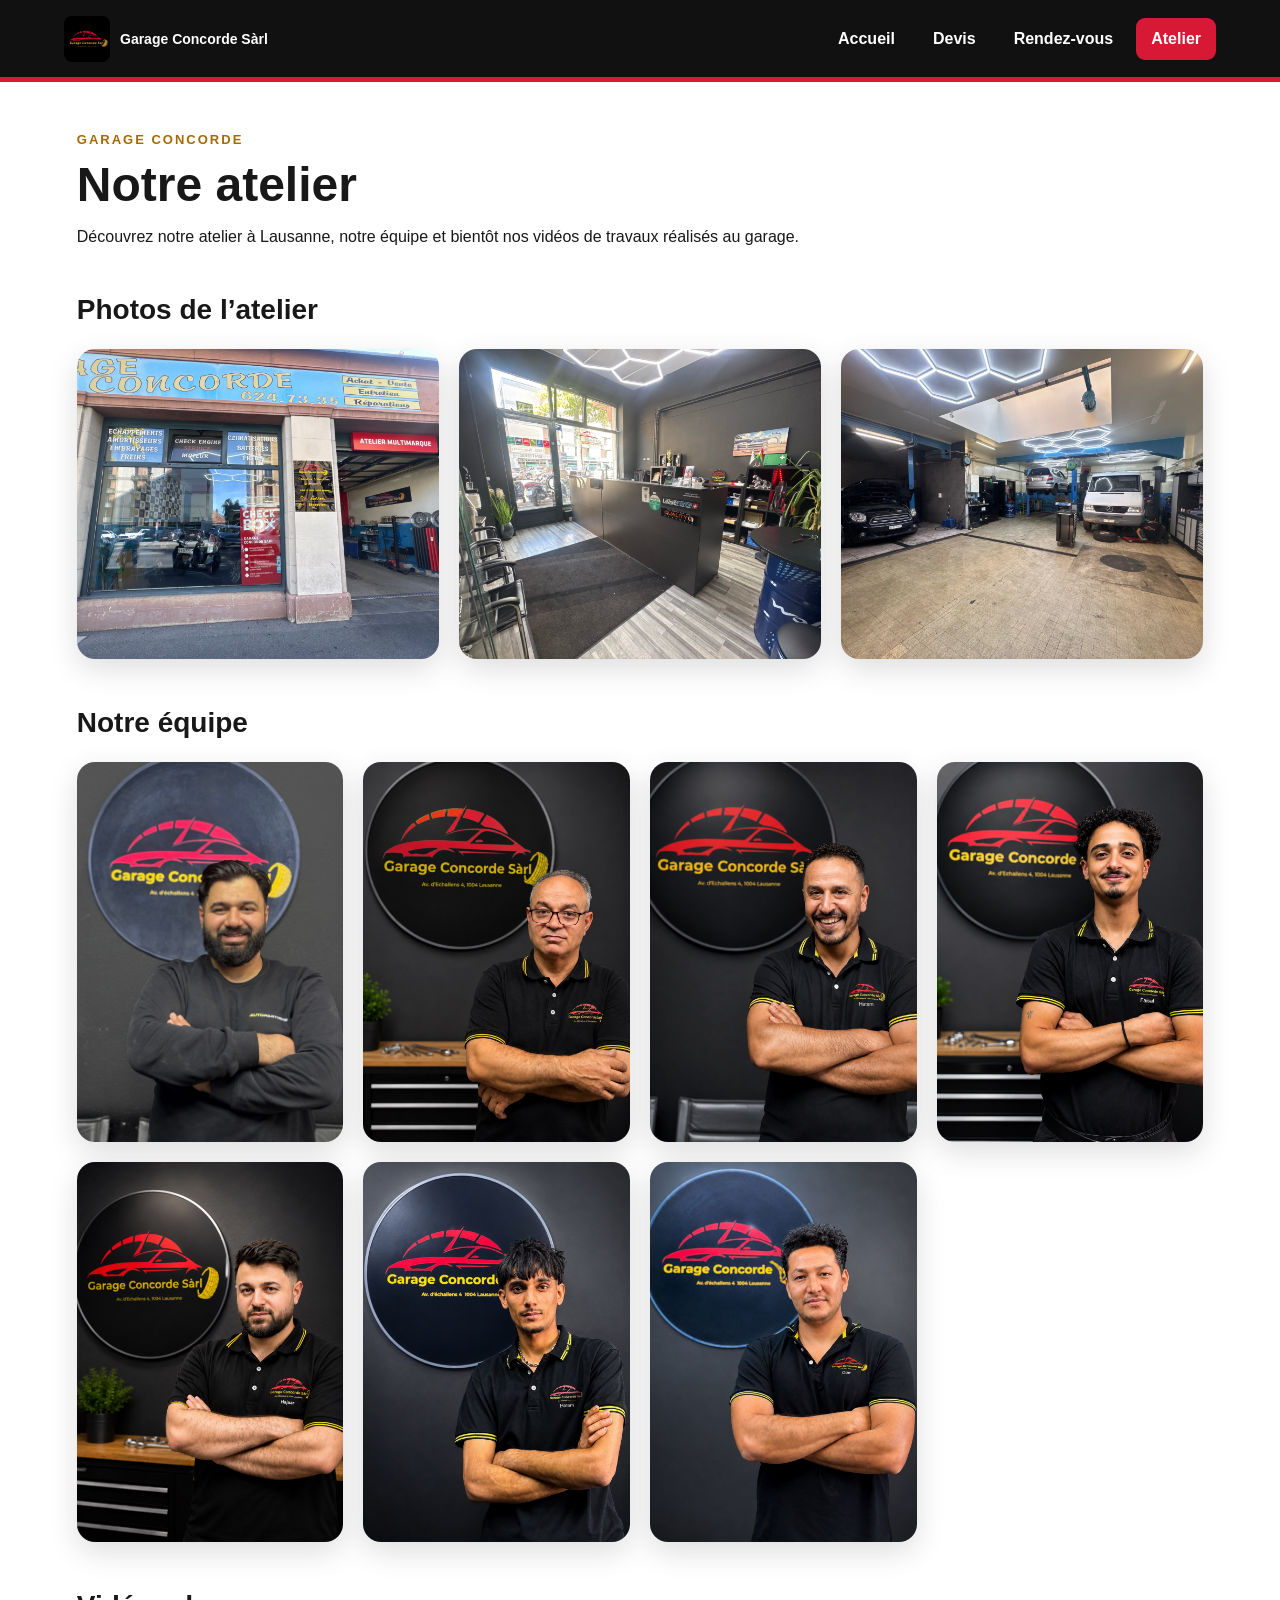
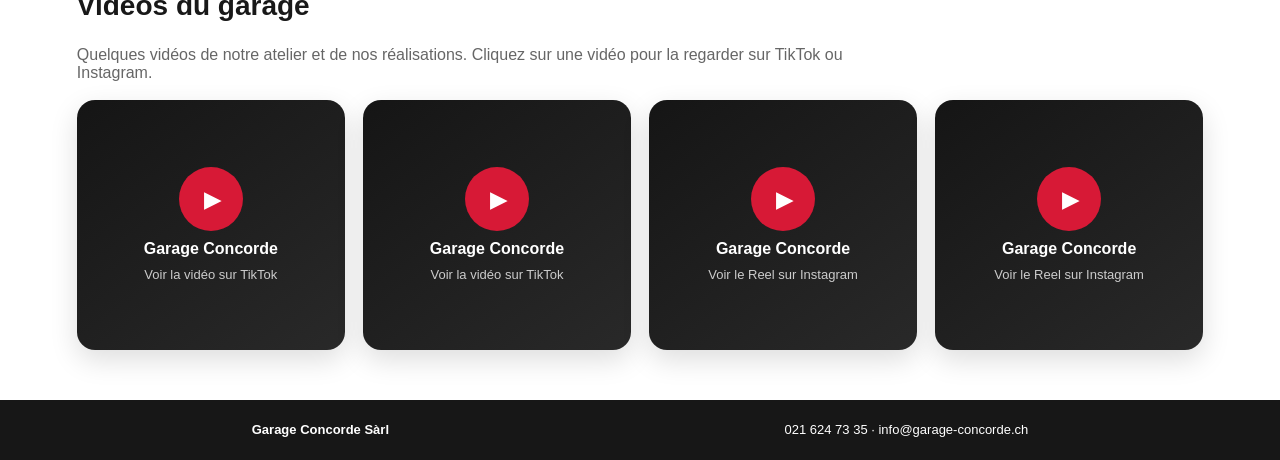
==== commit 07456333: "Add files via upload" ====
--- a/atelier.html
+++ b/atelier.html
@@ -1,12 +1,53 @@
 <!doctype html>
 <html lang="fr"><head><meta charset="utf-8"><meta name="viewport" content="width=device-width,initial-scale=1">
 <title>Atelier | Garage Concorde</title><link rel="stylesheet" href="styles.css"></head><body>
-<header class="site-header"><a class="brand" href="index.html"><img src="logo.jpeg"><span>Garage Concorde Sàrl</span></a>
-<nav><a href="index.html">Accueil</a><a href="devis.html">Devis</a><a href="rendez-vous.html">Rendez-vous</a><a class="active" href="atelier.html">Atelier</a></nav></header>
+<header class="site-header">
+<a class="brand" href="index.html"><img src="logo.jpeg" alt="Garage Concorde"><span>Garage Concorde Sàrl</span></a>
+<nav><a href="index.html">Accueil</a><a href="devis.html">Devis</a><a href="rendez-vous.html">Rendez-vous</a><a class="active" href="atelier.html">Atelier</a></nav>
+</header>
+
 <main class="page">
-<section><div class="kicker">GARAGE CONCORDE</div><h1>Notre atelier</h1><p>Découvrez notre atelier à Lausanne et notre équipe.</p>
-<h2>Photos de l’atelier</h2><div class="gallery workshop">
-<img src="atelier_exterieur.jpeg"><img src="reception.jpeg"><img src="atelier_interieur.jpeg"></div>
-<h2>Notre équipe</h2><div class="gallery team">
-<img src="equipe1.jpeg"><img src="equipe2.jpeg"><img src="equipe3.jpeg"><img src="equipe4.jpeg"><img src="equipe5.jpeg"><img src="equipe6.jpeg"><img src="equipe7.jpeg"></div>
-</section></main><footer><b>Garage Concorde Sàrl</b><span>021 624 73 35 · info@garage-concorde.ch</span></footer></body></html>+<section>
+<div class="kicker">GARAGE CONCORDE</div>
+<h1>Notre atelier</h1>
+<p>Découvrez notre atelier à Lausanne, notre équipe et bientôt nos vidéos de travaux réalisés au garage.</p>
+
+<h2>Photos de l’atelier</h2>
+<div class="gallery workshop">
+<img src="atelier_exterieur.jpeg" alt="Extérieur Garage Concorde">
+<img src="reception.jpeg" alt="Réception Garage Concorde">
+<img src="atelier_interieur.jpeg" alt="Atelier Garage Concorde">
+</div>
+
+<h2>Notre équipe</h2>
+<div class="gallery team">
+<img src="equipe1.jpeg" alt="Équipe Garage Concorde">
+<img src="equipe2.jpeg" alt="Équipe Garage Concorde">
+<img src="equipe3.jpeg" alt="Équipe Garage Concorde">
+<img src="equipe4.jpeg" alt="Équipe Garage Concorde">
+<img src="equipe5.jpeg" alt="Équipe Garage Concorde">
+<img src="equipe6.jpeg" alt="Équipe Garage Concorde">
+<img src="equipe7.jpeg" alt="Équipe Garage Concorde">
+</div>
+
+<h2>Vidéos du garage</h2>
+<p class="video-note">Quelques vidéos de notre atelier et de nos réalisations. Cliquez sur une vidéo pour la regarder sur TikTok ou Instagram.</p>
+<div class="video-grid social-videos">
+  <a class="video-placeholder social-card" href="https://vm.tiktok.com/ZN8NX8Mjj/" target="_blank" rel="noopener">
+    <div class="play">▶</div><b>Garage Concorde</b><span>Voir la vidéo sur TikTok</span>
+  </a>
+  <a class="video-placeholder social-card" href="https://vm.tiktok.com/ZN8NXe5bf/" target="_blank" rel="noopener">
+    <div class="play">▶</div><b>Garage Concorde</b><span>Voir la vidéo sur TikTok</span>
+  </a>
+  <a class="video-placeholder social-card" href="https://www.instagram.com/reel/DZ7Iu7CMooi/?igsi=MWtneWdhbWY5dnN4eQ==" target="_blank" rel="noopener">
+    <div class="play">▶</div><b>Garage Concorde</b><span>Voir le Reel sur Instagram</span>
+  </a>
+  <a class="video-placeholder social-card" href="https://www.instagram.com/reel/DYmOgGfsqbK/?igsi=bDZkdmNtcnhhYTBz" target="_blank" rel="noopener">
+    <div class="play">▶</div><b>Garage Concorde</b><span>Voir le Reel sur Instagram</span>
+  </a>
+</div>
+</section>
+</main>
+
+<footer><b>Garage Concorde Sàrl</b><span>021 624 73 35 · info@garage-concorde.ch</span></footer>
+</body></html>
--- a/styles.css
+++ b/styles.css
@@ -19,3 +19,44 @@
 }
 @media(max-width:480px){.brand span{display:none}.hero h1{font-size:43px}.gallery.workshop,.gallery.team{grid-template-columns:1fr}.gallery img,.gallery.team img{height:auto}}
 @media(prefers-reduced-motion:reduce){.gear,.wheel,.wrench{animation:none}}
+
+
+/* V4 - animation automobile professionnelle, discrète */
+.pro-motion{position:absolute;inset:0;overflow:hidden;pointer-events:none;opacity:.10}
+.rotor{position:absolute;border:8px solid #161616;border-radius:50%;box-shadow:
+inset 0 0 0 8px #d71936,
+inset 0 0 0 22px transparent,
+0 0 0 1px rgba(0,0,0,.15);
+animation:rotorSpin 28s linear infinite}
+.rotor:before{content:"";position:absolute;inset:19%;border:4px dashed #161616;border-radius:50%}
+.rotor:after{content:"";position:absolute;inset:39%;background:#161616;border-radius:50%}
+.rotor span{position:absolute;left:50%;top:50%;width:74%;height:5px;background:#161616;transform:translate(-50%,-50%)}
+.rotor-one{width:260px;height:260px;right:35%;top:8%}
+.rotor-two{width:160px;height:160px;left:2%;bottom:5%;animation-direction:reverse;animation-duration:34s}
+.diag-line{position:absolute;left:-20%;right:-20%;top:61%;height:2px;background:linear-gradient(90deg,transparent,#d71936,#f5c400,#d71936,transparent);animation:scanMove 9s ease-in-out infinite}
+.pulse{position:absolute;width:9px;height:9px;border-radius:50%;background:#d71936;box-shadow:0 0 0 0 rgba(215,25,54,.28);animation:pulse 4s ease-out infinite}
+.p1{right:27%;top:34%}.p2{right:43%;top:70%;animation-delay:1.4s}.p3{left:18%;top:22%;animation-delay:2.6s}
+@keyframes rotorSpin{to{transform:rotate(360deg)}}
+@keyframes scanMove{0%,100%{transform:translateY(-45px);opacity:.25}50%{transform:translateY(45px);opacity:.7}}
+@keyframes pulse{0%{box-shadow:0 0 0 0 rgba(215,25,54,.32)}70%{box-shadow:0 0 0 35px rgba(215,25,54,0)}100%{box-shadow:0 0 0 0 rgba(215,25,54,0)}}
+
+.video-note{color:#666;max-width:800px}
+.video-grid{display:grid;grid-template-columns:repeat(3,1fr);gap:18px;margin-top:18px}
+.video-placeholder{min-height:250px;border-radius:18px;background:linear-gradient(145deg,#151515,#292929);color:#fff;display:flex;flex-direction:column;align-items:center;justify-content:center;gap:9px;box-shadow:0 10px 28px #0002}
+.video-placeholder .play{width:64px;height:64px;border-radius:50%;display:grid;place-items:center;background:#d71936;font-size:23px;padding-left:4px}
+.video-placeholder span{font-size:13px;color:#ccc}
+@media(max-width:800px){
+  .pro-motion{opacity:.05}
+  .rotor-one{width:180px;height:180px;right:-35px;top:11%}
+  .rotor-two{width:110px;height:110px;left:-25px;bottom:10%}
+  .video-grid{grid-template-columns:1fr}
+}
+@media(prefers-reduced-motion:reduce){
+  .rotor,.diag-line,.pulse{animation:none}
+}
+
+.social-card{text-decoration:none;transition:transform .25s ease,box-shadow .25s ease}
+.social-card:hover{transform:translateY(-5px);box-shadow:0 16px 36px #0004}
+.social-videos{grid-template-columns:repeat(4,1fr)}
+@media(max-width:1050px){.social-videos{grid-template-columns:repeat(2,1fr)}}
+@media(max-width:650px){.social-videos{grid-template-columns:1fr}.video-placeholder{min-height:210px}}
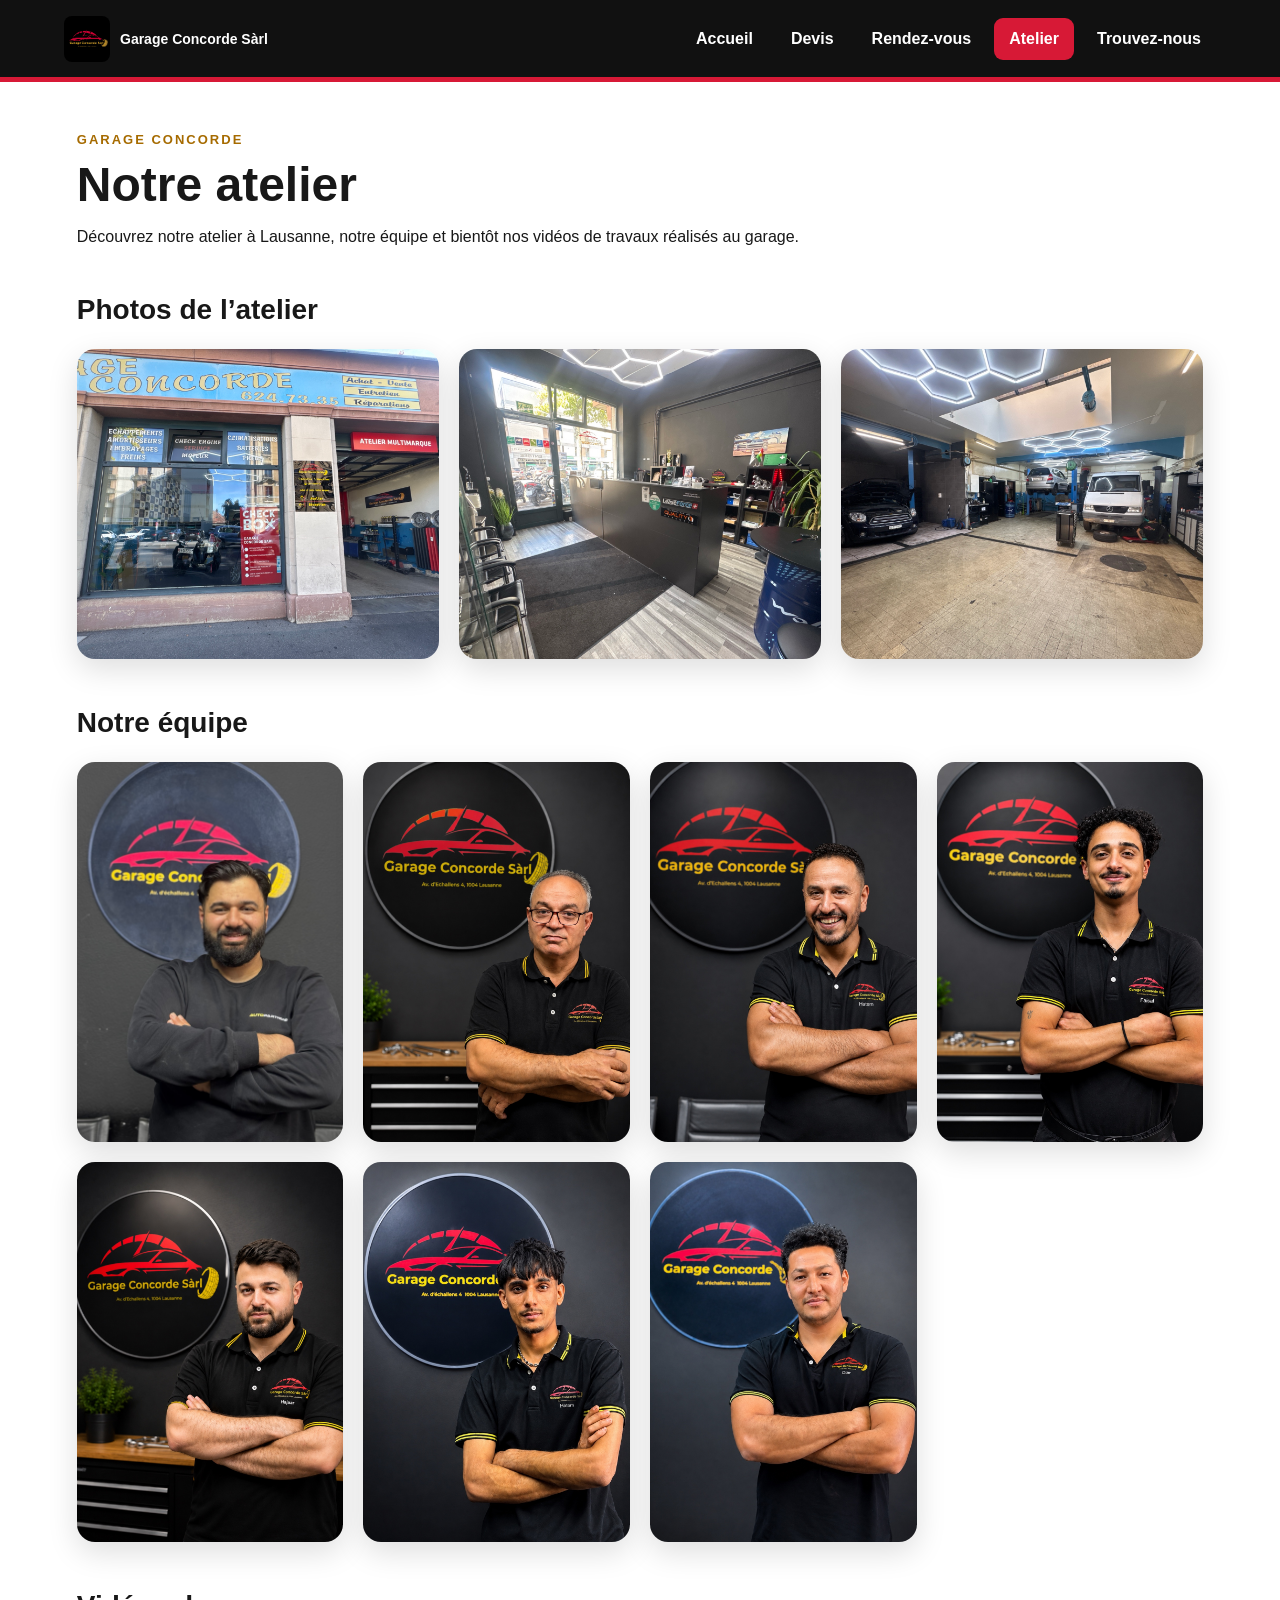
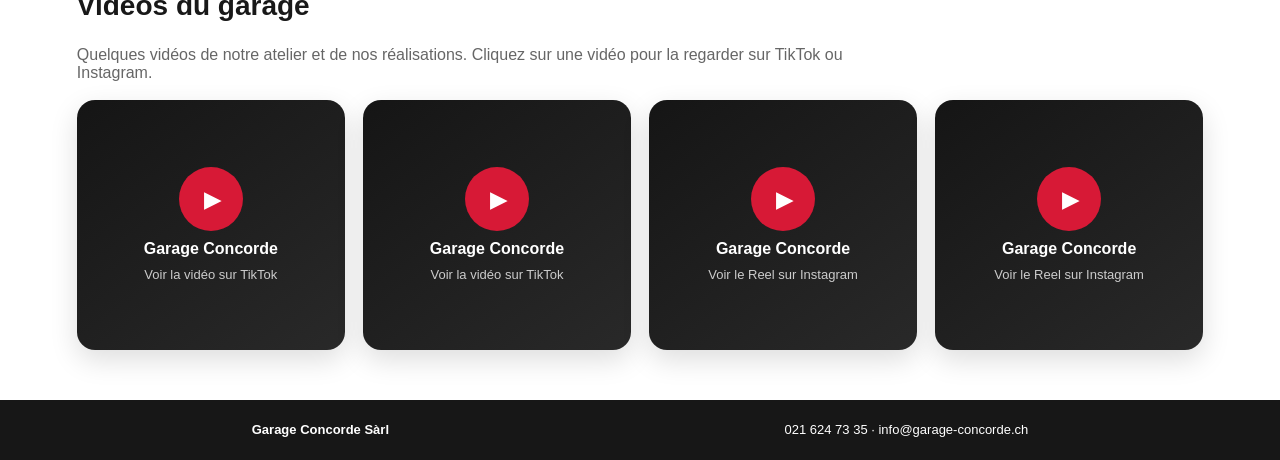
==== commit 2f2dc5ca: "Add files via upload" ====
--- a/atelier.html
+++ b/atelier.html
@@ -3,7 +3,7 @@
 <title>Atelier | Garage Concorde</title><link rel="stylesheet" href="styles.css"></head><body>
 <header class="site-header">
 <a class="brand" href="index.html"><img src="logo.jpeg" alt="Garage Concorde"><span>Garage Concorde Sàrl</span></a>
-<nav><a href="index.html">Accueil</a><a href="devis.html">Devis</a><a href="rendez-vous.html">Rendez-vous</a><a class="active" href="atelier.html">Atelier</a></nav>
+<nav><a href="index.html">Accueil</a><a href="devis.html">Devis</a><a href="rendez-vous.html">Rendez-vous</a><a class="active" href="atelier.html">Atelier</a><a href="trouvez-nous.html">Trouvez-nous</a></nav>
 </header>
 
 <main class="page">
--- a/styles.css
+++ b/styles.css
@@ -60,3 +60,207 @@
 .social-videos{grid-template-columns:repeat(4,1fr)}
 @media(max-width:1050px){.social-videos{grid-template-columns:repeat(2,1fr)}}
 @media(max-width:650px){.social-videos{grid-template-columns:1fr}.video-placeholder{min-height:210px}}
+
+/* V6 - circuit automobile discret */
+.pro-motion{display:none!important}
+.circuit-motion{position:absolute;inset:0;pointer-events:none;overflow:hidden;opacity:.12}
+.track-svg{position:absolute;inset:0;width:100%;height:100%}
+.track-shadow{fill:none;stroke:#111;stroke-width:22;stroke-linecap:round;opacity:.16}
+.track-line{fill:none;stroke:#d71936;stroke-width:3;stroke-dasharray:12 18;stroke-linecap:round}
+.mini-car{position:absolute;font-size:30px;filter:grayscale(.25);opacity:.78}
+.car1{animation:circuitCar1 18s linear infinite}
+.car2{animation:circuitCar2 23s linear infinite}
+.car3{animation:circuitCar3 28s linear infinite}
+@keyframes circuitCar1{
+  0%{left:2%;top:69%;transform:rotate(-18deg)}
+  25%{left:24%;top:35%;transform:rotate(-10deg)}
+  50%{left:48%;top:54%;transform:rotate(18deg)}
+  75%{left:70%;top:75%;transform:rotate(-8deg)}
+  100%{left:94%;top:31%;transform:rotate(-24deg)}
+}
+@keyframes circuitCar2{
+  0%{left:8%;top:72%;transform:rotate(-18deg)}
+  25%{left:30%;top:38%;transform:rotate(-7deg)}
+  50%{left:53%;top:57%;transform:rotate(17deg)}
+  75%{left:74%;top:72%;transform:rotate(-10deg)}
+  100%{left:96%;top:30%;transform:rotate(-25deg)}
+}
+@keyframes circuitCar3{
+  0%{left:0;top:74%;transform:rotate(-20deg)}
+  25%{left:20%;top:39%;transform:rotate(-6deg)}
+  50%{left:45%;top:53%;transform:rotate(15deg)}
+  75%{left:68%;top:77%;transform:rotate(-7deg)}
+  100%{left:92%;top:33%;transform:rotate(-23deg)}
+}
+@media(max-width:800px){
+  .circuit-motion{opacity:.07}
+  .mini-car{font-size:22px}
+}
+@media(prefers-reduced-motion:reduce){
+  .mini-car{animation:none}
+}
+
+
+/* V7 - optimisation téléphone */
+@media(max-width:700px){
+  body{overflow-x:hidden}
+  .site-header{
+    position:sticky;top:0;
+    padding:10px 12px;
+    min-height:72px;
+    display:grid;
+    grid-template-columns:auto 1fr;
+    gap:10px;
+    align-items:center
+  }
+  .brand{gap:8px}
+  .brand img{width:40px;height:40px}
+  .brand span{font-size:11px;line-height:1.1}
+  nav{
+    display:flex;
+    gap:4px;
+    overflow-x:auto;
+    white-space:nowrap;
+    padding-bottom:2px;
+    -webkit-overflow-scrolling:touch
+  }
+  nav::-webkit-scrollbar{display:none}
+  nav a{
+    flex:0 0 auto;
+    font-size:11px;
+    padding:8px 9px;
+    border-radius:8px
+  }
+
+  .hero{
+    display:block;
+    min-height:auto;
+    padding:24px 16px 120px;
+    background:linear-gradient(145deg,#fff 0%,#fff 78%,#fff4cf 100%)
+  }
+  .hero-copy{max-width:none}
+  .kicker{font-size:11px;letter-spacing:1.2px}
+  .hero h1{
+    font-size:42px;
+    line-height:.94;
+    letter-spacing:-1.6px;
+    margin:8px 0 16px
+  }
+  .hero p{font-size:15px;line-height:1.45}
+  .features{
+    grid-template-columns:1fr 1fr;
+    gap:8px;
+    margin:18px 0
+  }
+  .features b{
+    font-size:12px;
+    padding:10px 8px;
+    border-radius:8px
+  }
+  .actions{
+    display:grid;
+    grid-template-columns:1fr;
+    gap:10px;
+    margin-top:18px
+  }
+  .big{
+    width:100%;
+    text-align:center;
+    font-size:15px;
+    padding:15px 14px
+  }
+  .promo{
+    margin-top:20px
+  }
+  .promo img{
+    width:100%;
+    max-height:220px;
+    object-fit:contain
+  }
+
+  .circuit-motion{opacity:.04}
+  .mini-car{font-size:18px}
+
+  footer{
+    flex-direction:column;
+    text-align:center;
+    gap:8px;
+    padding:18px 14px;
+    font-size:12px
+  }
+
+  .page,
+  .quote-wrap,
+  .booking-wrap,
+  .find-wrap{
+    padding:28px 14px!important
+  }
+
+  .page h1,
+  .quote-card h1,
+  .booking-card h1{
+    font-size:38px!important
+  }
+  .page h2{font-size:24px}
+
+  .gallery.workshop,
+  .gallery.team{
+    grid-template-columns:1fr!important
+  }
+  .gallery img,
+  .gallery.team img{
+    height:auto!important;
+    max-height:none;
+    object-fit:cover
+  }
+
+  .video-grid,
+  .social-videos{
+    grid-template-columns:1fr!important
+  }
+
+  .quote-grid,
+  .booking-grid,
+  .find-grid{
+    grid-template-columns:1fr!important
+  }
+
+  .quote-card,
+  .info-card,
+  .booking-card,
+  .contact-card,
+  .social-card-box{
+    padding:20px!important
+  }
+
+  .form-grid{
+    grid-template-columns:1fr!important
+  }
+  .field.full{grid-column:auto!important}
+
+  input,textarea,select{
+    font-size:16px!important
+  }
+
+  .map-card iframe{
+    height:300px!important
+  }
+
+  .social-links{gap:10px}
+  .social-link{
+    padding:14px 15px!important;
+    font-size:14px
+  }
+}
+
+@media(max-width:420px){
+  .site-header{
+    grid-template-columns:1fr;
+    align-items:start
+  }
+  .brand span{display:block}
+  nav{width:100%}
+  .hero h1{font-size:36px}
+  .features{grid-template-columns:1fr}
+  .promo img{max-height:190px}
+}
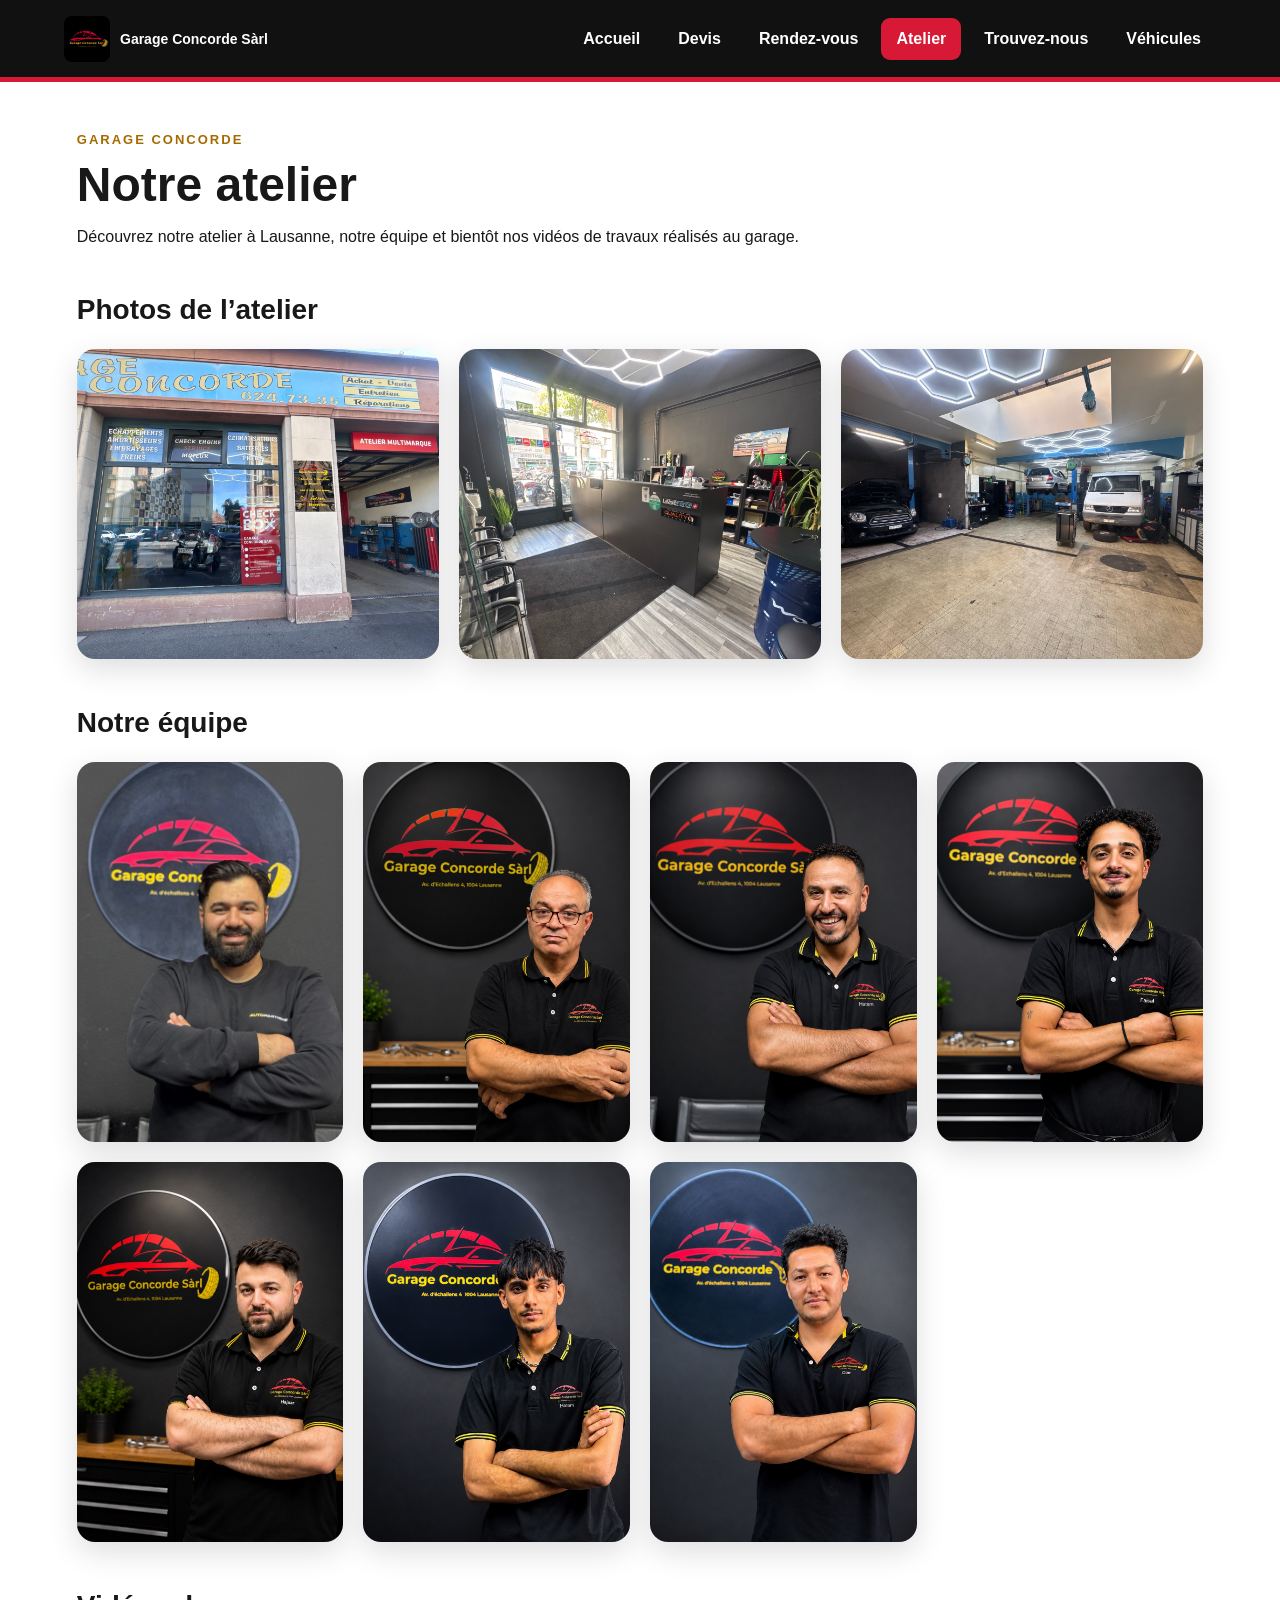
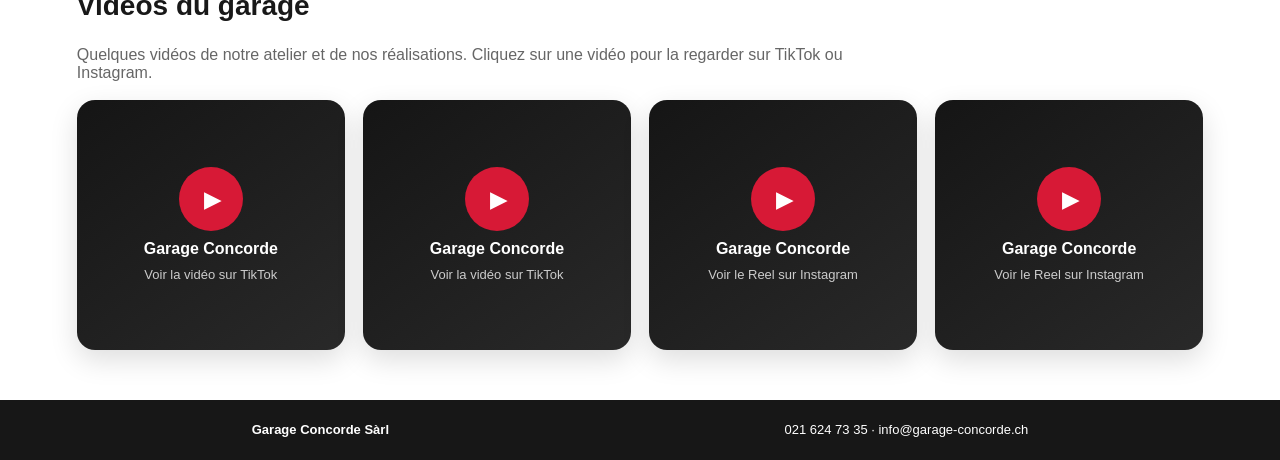
==== commit 91798674: "Add files via upload" ====
--- a/atelier.html
+++ b/atelier.html
@@ -3,7 +3,7 @@
 <title>Atelier | Garage Concorde</title><link rel="stylesheet" href="styles.css"></head><body>
 <header class="site-header">
 <a class="brand" href="index.html"><img src="logo.jpeg" alt="Garage Concorde"><span>Garage Concorde Sàrl</span></a>
-<nav><a href="index.html">Accueil</a><a href="devis.html">Devis</a><a href="rendez-vous.html">Rendez-vous</a><a class="active" href="atelier.html">Atelier</a><a href="trouvez-nous.html">Trouvez-nous</a></nav>
+<nav><a href="index.html">Accueil</a><a href="devis.html">Devis</a><a href="rendez-vous.html">Rendez-vous</a><a class="active" href="atelier.html">Atelier</a><a href="trouvez-nous.html">Trouvez-nous</a><a href="https://www.autoscout24.ch/fr/s/seller-1173342" target="_blank" rel="noopener">Véhicules</a></nav>
 </header>
 
 <main class="page">
--- a/styles.css
+++ b/styles.css
@@ -264,3 +264,36 @@
   .features{grid-template-columns:1fr}
   .promo img{max-height:190px}
 }
+
+
+/* V8 - prestations professionnelles, lignes lumineuses et AutoScout24 */
+.circuit-motion,.mini-car,.track-svg{display:none!important}
+.light-lines{position:absolute;inset:0;overflow:hidden;pointer-events:none;z-index:0}
+.light-line{position:absolute;left:-15%;width:130%;height:3px;border-radius:999px;filter:blur(.2px);opacity:.55;transform:rotate(-8deg);animation:glideLine 9s ease-in-out infinite}
+.red-line{top:28%;background:linear-gradient(90deg,transparent,#d71936,#ff4b55,transparent);box-shadow:0 0 15px rgba(215,25,54,.45)}
+.gold-line{top:52%;background:linear-gradient(90deg,transparent,#f5c400,#ffe46c,transparent);box-shadow:0 0 15px rgba(245,196,0,.38);animation-delay:1.8s}
+.white-line{top:74%;background:linear-gradient(90deg,transparent,#fff,#dfe3e8,transparent);box-shadow:0 0 18px rgba(255,255,255,.8);animation-delay:3.2s}
+@keyframes glideLine{
+  0%,100%{transform:translateX(-3%) rotate(-8deg);opacity:.25}
+  50%{transform:translateX(3%) rotate(-8deg);opacity:.62}
+}
+.services-pro{display:grid;grid-template-columns:repeat(2,minmax(0,1fr));gap:10px;margin:24px 0}
+.service-pro{display:flex;gap:12px;align-items:center;background:#fff;border:1px solid #ececef;border-radius:12px;padding:13px 14px;box-shadow:0 7px 20px rgba(0,0,0,.035)}
+.service-pro strong{display:block;font-size:14px}
+.service-pro small{display:block;color:#6c6e75;margin-top:3px;line-height:1.25}
+.service-icon{width:34px;height:34px;min-width:34px;border-radius:10px;display:grid;place-items:center;background:#fff4f5;border:1px solid #ffd7da;font-size:17px}
+.autoscout{background:#1c5ca8;color:#fff}
+.success-message{background:#eaf8ee;border:1px solid #9bd5aa;color:#1f6c34;border-radius:10px;padding:15px 17px;margin:16px 0;font-weight:800}
+
+@media(max-width:700px){
+  .light-line{height:2px;opacity:.24}
+  .services-pro{grid-template-columns:1fr}
+  .service-pro{padding:11px 12px}
+  .service-pro strong{font-size:13px}
+  .service-pro small{font-size:11px}
+  .service-icon{width:31px;height:31px;min-width:31px;font-size:15px}
+  .autoscout{width:100%;text-align:center}
+}
+@media(prefers-reduced-motion:reduce){
+  .light-line{animation:none}
+}
